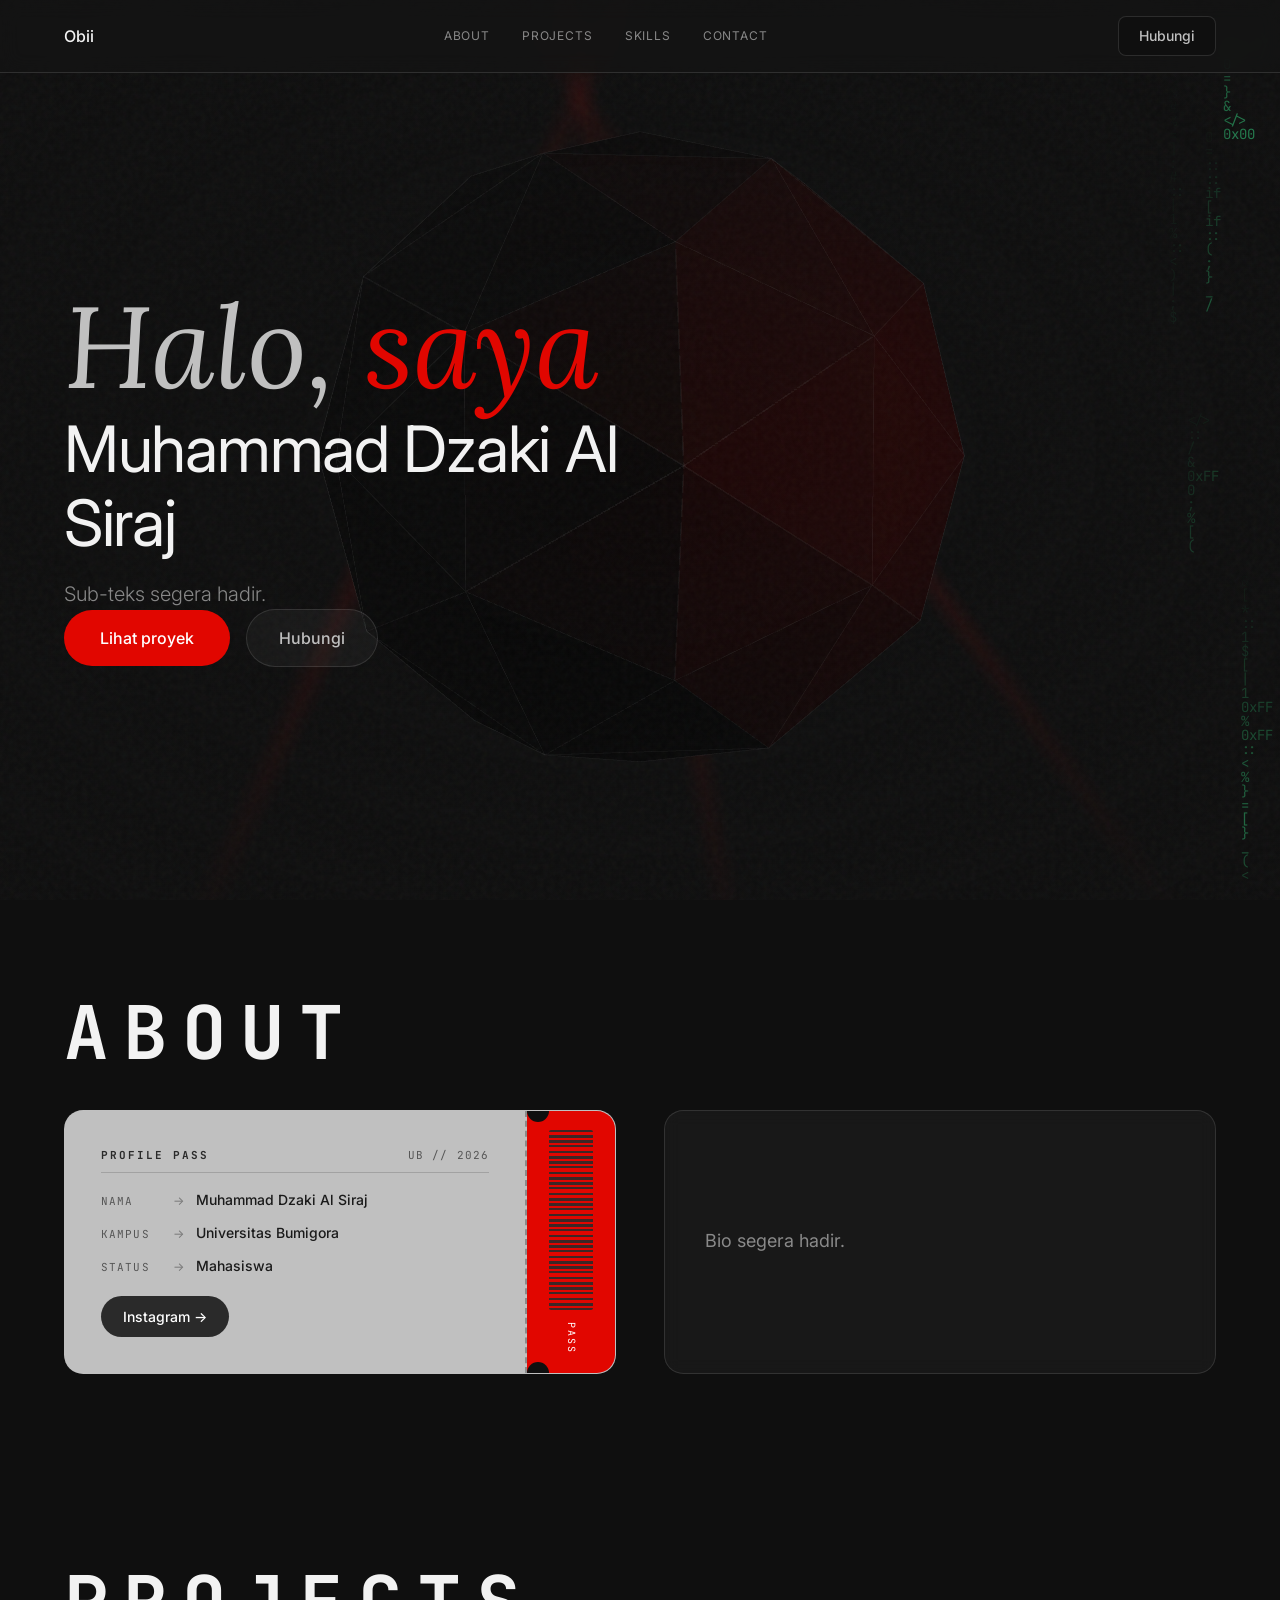
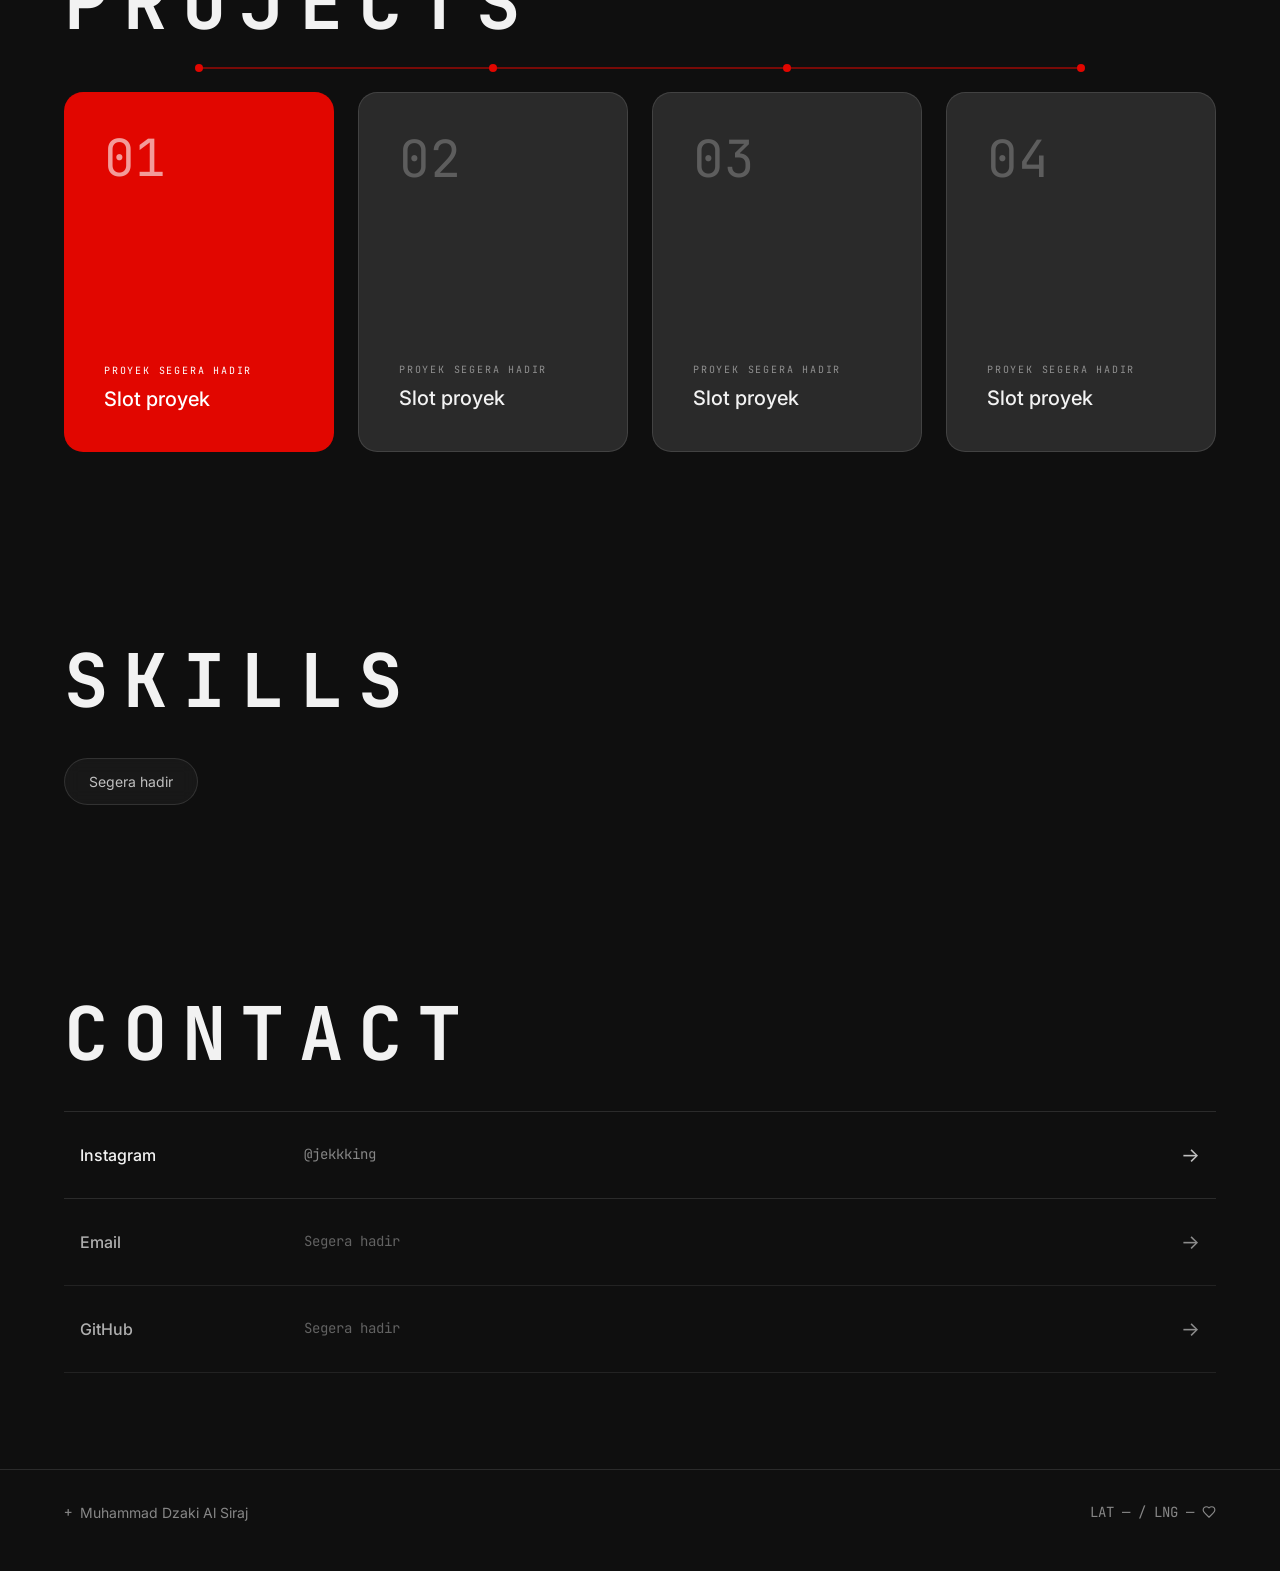
==== index.html @ 418eb69b "Update website profile pribadi" ====
<!DOCTYPE html>
<html lang="id">

<head>
  <meta charset="UTF-8">
  <meta name="viewport" content="width=device-width, initial-scale=1.0">
  <meta name="theme-color" content="#0F0F0F">
  <meta name="color-scheme" content="dark">
  <title>Muhammad Dzaki Al Siraj — Profil Pribadi</title>

  <!-- TODO: Sesuaikan deskripsi meta untuk SEO -->
  <meta name="description"
    content="Profil pribadi Muhammad Dzaki Al Siraj, mahasiswa Universitas Bumigora. Menampilkan portofolio, keahlian, dan kontak.">

  <!-- Open Graph Dasar -->
  <meta property="og:title" content="Muhammad Dzaki Al Siraj — Profil Pribadi">
  <meta property="og:description" content="Profil pribadi Muhammad Dzaki Al Siraj, mahasiswa Universitas Bumigora.">
  <meta property="og:type" content="website">
  <meta property="og:locale" content="id_ID">

  <!-- Favicon SVG Inline Berwarna Signal Red -->
  <link rel="icon" type="image/svg+xml"
    href="data:image/svg+xml,%3Csvg xmlns='http://www.w3.org/2000/svg' viewBox='0 0 32 32'%3E%3Ccircle cx='16' cy='16' r='14' fill='%23E10600'/%3E%3Cpath d='M10 22V10h5.5a4.5 4.5 0 0 1 0 9H13v3h-3zm3-6h2.2a1.8 1.8 0 1 0 0-3.6H13v3.6z' fill='%23FFFFFF'/%3E%3C/svg%3E">

  <!-- Google Fonts: Inter (300, 400, 500, 700), JetBrains Mono (400), Lora italic (400) -->
  <link rel="preconnect" href="https://fonts.googleapis.com">
  <link rel="preconnect" href="https://fonts.gstatic.com" crossorigin>
  <link
    href="https://fonts.googleapis.com/css2?family=Inter:wght@300;400;500;700&family=JetBrains+Mono:wght@400&family=Lora:ital,wght@1,400&display=swap"
    rel="stylesheet">

  <!-- Stylesheet: Token (:root) diikuti oleh Main Stylesheet -->
  <link rel="stylesheet" href="css/style.css">
  <link rel="stylesheet" href="css/main.css">

  <!-- Three.js r128 via vendor lokal (bebas tracking warning & offline-safe) -->
  <script src="js/vendor/three.min.js"></script>

  <!-- JavaScript Utama -->
  <script src="js/main.js" defer></script>
</head>

<body>
  <!-- Aksesibilitas: Tautan lewati ke konten utama -->
  <a href="#main-content" class="skip-link">Lewati ke konten</a>

  <!-- Layer 0 (z-index: 0): Canvas Scene 3D Global Three.js -->
  <canvas id="bg-3d" aria-hidden="true"></canvas>

  <!-- Fallback Statis 3D (z-index: 0) -->
  <div id="bg-3d-fallback" class="bg-3d-fallback" aria-hidden="true">
    <svg viewBox="0 0 400 400" fill="none" xmlns="http://www.w3.org/2000/svg" class="fallback-svg">
      <polygon points="200,80 300,160 260,290 140,290 100,160" fill="#1A1A1A" stroke="#C0C0C0" stroke-width="1.2"
        stroke-opacity="0.2" />
      <polygon points="200,80 260,290 200,210" fill="#141414" stroke="#C0C0C0" stroke-width="1" stroke-opacity="0.15" />
      <polygon points="200,80 140,290 200,210" fill="#202020" stroke="#C0C0C0" stroke-width="1" stroke-opacity="0.15" />
    </svg>
  </div>

  <!-- Layer 1 (z-index: 1): Overlay Vignette Global -->
  <div class="bg-vignette" aria-hidden="true"></div>

  <!-- Layer 2 (z-index: 2): Tekstur Grain Halus (feTurbulence SVG) -->
  <div class="bg-grain" aria-hidden="true"></div>

  <!-- Layer 3 (z-index: 3): Strip Kode Hijau (Code Rail) di Kanan Viewport -->
  <canvas id="code-rail" aria-hidden="true"></canvas>

  <!-- Navigasi Frosted (z-index: 50) -->
  <header class="site-header">
    <div class="container nav-wrapper">
      <!-- TODO: ganti wordmark jika mau -->
      <a href="#hero" class="brand-wordmark" aria-label="Beranda Muhammad Dzaki Al Siraj">Obii</a>

      <!-- Menu Navigasi Utama -->
      <nav id="nav-menu" class="nav-links" aria-label="Navigasi Utama">
        <a href="#about" class="nav-link">About</a>
        <a href="#projects" class="nav-link">Projects</a>
        <a href="#skills" class="nav-link">Skills</a>
        <a href="#contact" class="nav-link">Contact</a>
      </nav>

      <!-- Tombol Aksi Kanan & Hamburger Mobile -->
      <div style="display: flex; align-items: center; gap: var(--spacing-16);">
        <a href="#contact" class="btn-nav-contact">Hubungi</a>

        <button id="nav-toggle" class="nav-toggle-btn" aria-expanded="false" aria-controls="nav-menu"
          aria-label="Buka menu navigasi">
          <svg class="nav-toggle-icon" viewBox="0 0 24 24" aria-hidden="true">
            <line x1="3" y1="6" x2="21" y2="6"></line>
            <line x1="3" y1="12" x2="21" y2="12"></line>
            <line x1="3" y1="18" x2="21" y2="18"></line>
          </svg>
        </button>
      </div>
    </div>
  </header>

  <!-- Konten Utama Halaman (z-index: 1) -->
  <main id="main-content">
    <!-- ====================================================================
         SEKSI HERO (Transparan, Teks Rata Kiri ~55%, Latar 3D Terlihat Penuh)
         ==================================================================== -->
    <section id="hero" class="hero-section" aria-label="Pengenalan">
      <div class="container hero-container">
        <div class="hero-left">
          <p class="hero-intro">Halo, <span class="hero-word-saya">saya</span></p>
          <h1 class="hero-name">Muhammad Dzaki Al Siraj</h1>

          <!-- TODO: SUB-TEKS HERO -->
          <p class="hero-subtext">Sub-teks segera hadir.</p>

          <div class="hero-actions">
            <a href="#projects" class="btn-primary-signal">Lihat proyek</a>
            <a href="#contact" class="btn-ghost-pill">Hubungi</a>
          </div>
        </div>
      </div>
    </section>

    <!-- ====================================================================
         SEKSI ABOUT (Tiket Moonlit Silver & Panel Kaca Bio)
         ==================================================================== -->
    <section id="about" class="page-section" aria-labelledby="heading-about">
      <div class="container">
        <h2 id="heading-about" class="section-stamp">ABOUT</h2>

        <div class="about-grid">
          <!-- Kiri: Tiket Profile Pass Moonlit Silver -->
          <aside class="profile-pass-ticket" aria-label="Tiket Profile Pass">
            <div class="ticket-main">
              <div class="ticket-header">
                <span class="ticket-stamp">PROFILE PASS</span>
                <span class="ticket-label">UB // 2026</span>
              </div>

              <div class="ticket-data-list">
                <div class="ticket-row">
                  <span class="ticket-label">NAMA</span>
                  <span class="ticket-arrow" aria-hidden="true">→</span>
                  <span class="ticket-val">Muhammad Dzaki Al Siraj</span>
                </div>
                <div class="ticket-row">
                  <span class="ticket-label">KAMPUS</span>
                  <span class="ticket-arrow" aria-hidden="true">→</span>
                  <span class="ticket-val">Universitas Bumigora</span>
                </div>
                <div class="ticket-row">
                  <span class="ticket-label">STATUS</span>
                  <span class="ticket-arrow" aria-hidden="true">→</span>
                  <span class="ticket-val">Mahasiswa</span>
                </div>
              </div>

              <a href="https://instagram.com/jekkking" target="_blank" rel="noopener noreferrer"
                class="btn-ticket-ig">Instagram →</a>
            </div>

            <!-- Stub Kanan Berlatar Merah dengan Barcode Charcoal -->
            <div class="ticket-stub" aria-hidden="true">
              <div class="ticket-barcode-vertical"></div>
              <span class="ticket-stub-label">PASS</span>
            </div>
          </aside>

          <!-- Kanan: Bio dibungkus Panel Kaca (Glassmorphism Halus) -->
          <div class="about-bio-panel">
            <!-- ===== TODO: BIO — isi 2–3 kalimat tentang kamu di sini ===== -->
            <p class="bio-placeholder">Bio segera hadir.</p>
          </div>
        </div>
      </div>
    </section>

    <!-- ====================================================================
         SEKSI PROJECTS (Garis & Node pada Wrapper Statis, Hover pada Inner)
         ==================================================================== -->
    <section id="projects" class="page-section" aria-labelledby="heading-projects">
      <div class="container">
        <h2 id="heading-projects" class="section-stamp">PROJECTS</h2>

        <!-- ===== TODO: PROYEK — salin satu <article class="project-card"> untuk menambah proyek (nama, deskripsi singkat, teknologi, link) ===== -->
        <div class="projects-grid">
          <!-- Kartu 01: Kartu Merah Sinyal (Satu-satunya kartu berwarna merah) -->
          <article class="project-card">
            <div class="project-card__inner project-card--bloom">
              <div class="project-card-num" aria-hidden="true">01</div>
              <div class="project-card-bottom">
                <p class="project-card-label">PROYEK SEGERA HADIR</p>
                <h3 class="project-card-title">Slot proyek</h3>
              </div>
            </div>
          </article>

          <!-- Kartu 02: Panel Charcoal -->
          <article class="project-card">
            <div class="project-card__inner project-card--panel">
              <div class="project-card-num" aria-hidden="true">02</div>
              <div class="project-card-bottom">
                <p class="project-card-label">PROYEK SEGERA HADIR</p>
                <h3 class="project-card-title">Slot proyek</h3>
              </div>
            </div>
          </article>

          <!-- Kartu 03: Panel Charcoal -->
          <article class="project-card">
            <div class="project-card__inner project-card--panel">
              <div class="project-card-num" aria-hidden="true">03</div>
              <div class="project-card-bottom">
                <p class="project-card-label">PROYEK SEGERA HADIR</p>
                <h3 class="project-card-title">Slot proyek</h3>
              </div>
            </div>
          </article>

          <!-- Kartu 04: Panel Charcoal -->
          <article class="project-card">
            <div class="project-card__inner project-card--panel">
              <div class="project-card-num" aria-hidden="true">04</div>
              <div class="project-card-bottom">
                <p class="project-card-label">PROYEK SEGERA HADIR</p>
                <h3 class="project-card-title">Slot proyek</h3>
              </div>
            </div>
          </article>
        </div>
      </div>
    </section>

    <!-- ====================================================================
         SEKSI SKILLS
         ==================================================================== -->
    <section id="skills" class="page-section" aria-labelledby="heading-skills">
      <div class="container">
        <h2 id="heading-skills" class="section-stamp">SKILLS</h2>

        <!-- ===== TODO: SKILL — tambah <li class="pill">Nama Skill</li> ===== -->
        <ul class="skills-list">
          <li class="pill">Segera hadir</li>
        </ul>
      </div>
    </section>

    <!-- ====================================================================
         SEKSI CONTACT
         ==================================================================== -->
    <section id="contact" class="page-section" aria-labelledby="heading-contact">
      <div class="container">
        <h2 id="heading-contact" class="section-stamp">CONTACT</h2>

        <!-- ===== TODO: KONTAK LAIN — salin satu baris <li class="contact-row"> untuk menambah email, GitHub, LinkedIn, dll ===== -->
        <ul class="contact-list">
          <!-- Baris 1: Instagram (Aktif) -->
          <li class="contact-row">
            <a href="https://instagram.com/jekkking" target="_blank" rel="noopener noreferrer" class="contact-link"
              aria-label="Kunjungi profil Instagram Muhammad Dzaki Al Siraj di @jekkking">
              <span class="contact-platform">Instagram</span>
              <span class="contact-handle">@jekkking</span>
              <span class="contact-arrow" aria-hidden="true">→</span>
            </a>
          </li>

          <!-- Baris 2: Email (Placeholder) -->
          <!-- TODO: KONTAK LAIN — ganti dengan email kamu -->
          <li class="contact-row contact-row-placeholder">
            <a href="#contact" class="contact-link" aria-label="Kontak Email segera hadir">
              <span class="contact-platform">Email</span>
              <span class="contact-handle">Segera hadir</span>
              <span class="contact-arrow" aria-hidden="true">→</span>
            </a>
          </li>

          <!-- Baris 3: GitHub (Placeholder) -->
          <!-- TODO: KONTAK LAIN — ganti dengan akun GitHub kamu -->
          <li class="contact-row contact-row-placeholder">
            <a href="#contact" class="contact-link" aria-label="Akun GitHub segera hadir">
              <span class="contact-platform">GitHub</span>
              <span class="contact-handle">Segera hadir</span>
              <span class="contact-arrow" aria-hidden="true">→</span>
            </a>
          </li>
        </ul>
      </div>
    </section>
  </main>

  <!-- ====================================================================
       FOOTER KOORDINAT
       ==================================================================== -->
  <footer class="site-footer">
    <div class="container footer-content">
      <!-- Sisi Kiri: Ikon plus dan nama -->
      <div class="footer-left">
        <span class="footer-plus" aria-hidden="true">+</span>
        <span class="footer-name">Muhammad Dzaki Al Siraj</span>
      </div>

      <!-- Sisi Kanan: Koordinat statis dan ikon hati SVG -->
      <!-- ===== TODO: KOTA / KOORDINAT — isi nanti ===== -->
      <div class="footer-right">
        <span class="footer-location">LAT — / LNG —</span>
        <svg class="footer-heart" viewBox="0 0 24 24" aria-label="Dibuat dengan sepenuh hati" role="img"
          stroke-width="2" stroke-linecap="round" stroke-linejoin="round">
          <path
            d="M19 14c1.49-1.46 3-3.21 3-5.5A5.5 5.5 0 0 0 16.5 3c-1.76 0-3 .5-4.5 2-1.5-1.5-2.74-2-4.5-2A5.5 5.5 0 0 0 2 8.5c0 2.3 1.5 4.05 3 5.5l7 7Z">
          </path>
        </svg>
      </div>
    </div>
  </footer>
</body>

</html>
---- css/style.css ----
:root {
  /* Warna Token Baru */
  --color-canvas: #0F0F0F;             /* latar halaman (turunan, lebih gelap dari Charcoal) */
  --color-panel: #2A2A2A;              /* Charcoal Grey: kartu, panel */
  --color-text: #C0C0C0;               /* Moonlit Silver: teks utama */
  --color-text-strong: #F2F2F2;        /* judul besar dan nama */
  --color-text-muted: rgba(192, 192, 192, 0.68);
  --color-hairline: rgba(192, 192, 192, 0.16);
  --color-hairline-soft: rgba(192, 192, 192, 0.08);
  --color-glass: rgba(192, 192, 192, 0.05);
  --color-nav: rgba(20, 20, 20, 0.7);
  --color-signal: #E10600;             /* Signal Red: satu-satunya warna sinyal */
  --color-on-signal: #FFFFFF;          /* teks di atas isi merah (Silver di atas merah GAGAL kontras) */
  --color-code: #35D07F;               /* hijau terminal, HANYA untuk strip kode kanan */

  /* Font */
  --font-sans: 'Inter', ui-sans-serif, system-ui, -apple-system, 'Segoe UI', Roboto, sans-serif;
  --font-mono: 'JetBrains Mono', ui-monospace, SFMono-Regular, Menlo, Consolas, monospace;
  --font-display: 'Lora', Georgia, 'Times New Roman', serif; /* hanya italic, hanya >= 32px */

  /* Skala tipografi */
  --text-caption: 10px;   --tracking-caption: 0.18em;
  --text-body-sm: 14px;
  --text-body: 16px;
  --text-subheading: 20px;
  --text-heading-sm: clamp(24px, 3vw, 32px);
  --text-heading: clamp(32px, 5vw, 48px);
  --text-heading-lg: clamp(40px, 6vw, 64px);   --tracking-heading-lg: -0.01em;
  --text-section-stamp: clamp(32px, 8vw, 74px); --tracking-section-stamp: 0.2em;
  --text-display: clamp(56px, 10vw, 88px);      --tracking-display: -0.03em;
  --text-hero-italic: clamp(64px, 9vw, 128px);

  /* Spacing (basis 4px) */
  --spacing-4: 4px;  --spacing-8: 8px;   --spacing-12: 12px; --spacing-16: 16px;
  --spacing-20: 20px; --spacing-24: 24px; --spacing-32: 32px; --spacing-40: 40px;
  --spacing-48: 48px; --spacing-64: 64px; --spacing-80: 80px; --spacing-96: 96px;

  /* Layout */
  --page-max-width: 1200px;
  --section-gap: clamp(64px, 8vw, 96px); /* Satu sumber jarak antar seksi */
  --card-padding: clamp(24px, 4vw, 40px);
  --element-gap: 16px;

  /* Radius */
  --radius-card: 19.2px;
  --radius-pill: 1584px;
  --radius-button: 8px;
  --radius-control: 6px;
}
---- css/main.css ----
/* ==========================================================================
   MAIN.CSS — Gaya Dasar, Reset, Komponen, & Responsif
   Website Profil Pribadi Muhammad Dzaki Al Siraj
   Gaya Visual: Midnight Terminal (Charcoal, Moonlit Silver, Signal Red)
   Revisi: Latar 3D Global & Perbaikan Projects
   ========================================================================== */

/* --------------------------------------------------------------------------
   1. Reset & Pengaturan Global
   -------------------------------------------------------------------------- */
*,
*::before,
*::after {
  box-sizing: border-box;
  margin: 0;
  padding: 0;
}

html {
  scroll-behavior: smooth;
  font-size: 16px;
  background-color: var(--color-canvas);
  color: var(--color-text);
  color-scheme: dark;
  -webkit-text-size-adjust: 100%;
}

@media (prefers-reduced-motion: reduce) {
  html {
    scroll-behavior: auto;
  }
}

body {
  font-family: var(--font-sans);
  background: transparent;
  color: var(--color-text);
  line-height: 1.5;
  min-height: 100vh;
}

/* ==========================================================================
   2. LAYER LATAR BELAKANG GLOBAL (Z-INDEX POSITIF DARI BAWAH KE ATAS)
   ========================================================================== */

/* Layer 0: Canvas Scene 3D Global Three.js (Fixed di pusat layar) */
#bg-3d {
  position: fixed;
  inset: 0;
  width: 100%;
  height: 100%;
  pointer-events: none;
  z-index: 0;
  display: block;
}

/* Fallback SVG untuk lingkungan tanpa WebGL / reduced-motion */
.bg-3d-fallback {
  position: fixed;
  inset: 0;
  width: 100%;
  height: 100%;
  pointer-events: none;
  z-index: 0;
  display: none;
  align-items: center;
  justify-content: center;
  background: radial-gradient(circle at center, rgba(225, 6, 0, 0.20) 0%, rgba(15, 15, 15, 0.95) 60%);
}

.fallback-svg {
  width: min(70vh, 60vw);
  height: min(70vh, 60vw);
  max-width: 480px;
  max-height: 480px;
  opacity: 0.45;
}

/* Layer 1: Overlay Vignette Global (Mencegah objek mengganggu keterbacaan teks) */
.bg-vignette {
  position: fixed;
  inset: 0;
  width: 100%;
  height: 100%;
  pointer-events: none;
  z-index: 1;
  background: radial-gradient(ellipse at center,
      rgba(15, 15, 15, 0.35) 0%,
      rgba(15, 15, 15, 0.85) 100%);
}

/* Layer 2: Tekstur Grain Halus Seluruh Layar (feTurbulence SVG) */
.bg-grain {
  position: fixed;
  inset: 0;
  width: 100%;
  height: 100%;
  pointer-events: none;
  z-index: 2;
  opacity: 0.04;
  background-image: url("data:image/svg+xml,%3Csvg viewBox='0 0 200 200' xmlns='http://www.w3.org/2000/svg'%3E%3Cfilter id='noiseFilter'%3E%3CfeTurbulence type='fractalNoise' baseFrequency='0.8' numOctaves='3' stitchTiles='stitch'/%3E%3C/filter%3E%3Crect width='100%25' height='100%25' filter='url(%23noiseFilter)'/%3E%3C/svg%3E");
}

/* Layer 3: Strip Kode Hijau (Code Rail) di Kanan Viewport */
#code-rail {
  position: fixed;
  top: 0;
  right: 0;
  height: 100vh;
  width: clamp(64px, 9vw, 140px);
  pointer-events: none;
  z-index: 3;
  mask-image: linear-gradient(to right, transparent 0%, black 60%);
  -webkit-mask-image: linear-gradient(to right, transparent 0%, black 60%);
}

@media (max-width: 599px) {
  #code-rail {
    display: none;
  }
}

/* Konten Halaman Utama (z-index: 10 di atas seluruh layer latar) */
main,
.site-footer {
  position: relative;
  z-index: 10;
  background: transparent;
}

/* Aksesibilitas: Indikator fokus terlihat jelas */
:focus-visible {
  outline: 2px solid var(--color-text);
  outline-offset: 3px;
}

/* Skip link untuk navigasi keyboard */
.skip-link {
  position: absolute;
  top: -100px;
  left: var(--spacing-16);
  background: var(--color-panel);
  color: var(--color-text-strong);
  padding: var(--spacing-12) var(--spacing-20);
  border: 1px solid var(--color-text);
  border-radius: var(--radius-button);
  z-index: 9999;
  font-family: var(--font-sans);
  font-size: var(--text-body-sm);
  text-decoration: none;
  transition: top 0.2s ease;
}

.skip-link:focus {
  top: var(--spacing-16);
}

/* Wadah tata letak */
.container {
  width: 100%;
  max-width: var(--page-max-width);
  margin-left: auto;
  margin-right: auto;
  padding-left: var(--spacing-24);
  padding-right: var(--spacing-24);
}

/* Jarak antar seksi halaman — SATU sumber jarak terstandar */
.page-section {
  padding-block: clamp(64px, 8vw, 96px);
  padding-inline: 0;
  margin: 0;
  background: transparent;
  scroll-margin-top: 88px;
}

/* Heading bagian tipe stamp (JetBrains Mono, huruf kapital, tracking 0.2em) */
.section-stamp {
  font-family: var(--font-mono);
  font-size: var(--text-section-stamp);
  letter-spacing: var(--tracking-section-stamp);
  text-transform: uppercase;
  color: var(--color-text-strong);
  line-height: 1.0;
  margin-bottom: var(--spacing-40);
  word-break: keep-all;
  overflow-wrap: break-word;
}

/* --------------------------------------------------------------------------
   3. Navigasi Frosted (z-index: 50)
   -------------------------------------------------------------------------- */
.site-header {
  position: fixed;
  top: 0;
  left: 0;
  width: 100%;
  z-index: 50;
  background-color: var(--color-nav);
  backdrop-filter: blur(10px);
  -webkit-backdrop-filter: blur(10px);
  border-bottom: 1px solid var(--color-hairline);
  transition: background-color 0.2s ease;
}

.nav-wrapper {
  display: flex;
  align-items: center;
  justify-content: space-between;
  height: 72px;
}

/* Wordmark identitas */
.brand-wordmark {
  font-family: var(--font-sans);
  font-weight: 500;
  font-size: var(--text-body);
  color: var(--color-text-strong);
  text-decoration: none;
  letter-spacing: -0.01em;
  transition: opacity 0.2s ease;
}

.brand-wordmark:hover {
  opacity: 0.85;
}

/* Daftar tautan navigasi desktop */
.nav-links {
  display: flex;
  align-items: center;
  gap: var(--spacing-32);
  list-style: none;
}

.nav-link {
  font-family: var(--font-sans);
  font-size: 12px;
  text-transform: uppercase;
  letter-spacing: 0.07em;
  color: var(--color-text-muted);
  text-decoration: none;
  padding: var(--spacing-8) 0;
  position: relative;
  transition: color 0.2s ease;
}

.nav-link:hover {
  color: var(--color-text-strong);
}

/* Tanda tautan aktif (Indikator warna sinyal merah) */
.nav-link.active {
  color: var(--color-text-strong);
}

.nav-link.active::after {
  content: "";
  position: absolute;
  bottom: 0;
  left: 0;
  width: 100%;
  height: 2px;
  background-color: var(--color-signal);
}

/* Tombol Hubungi di navigasi */
.btn-nav-contact {
  display: inline-flex;
  align-items: center;
  justify-content: center;
  background-color: var(--color-canvas);
  border: 1px solid var(--color-hairline);
  border-radius: var(--radius-button);
  padding: 12px 20px;
  color: var(--color-text);
  font-family: var(--font-sans);
  font-size: var(--text-body-sm);
  font-weight: 500;
  text-decoration: none;
  line-height: 1;
  transition: background-color 0.2s ease, border-color 0.2s ease, color 0.2s ease;
}

.btn-nav-contact:hover {
  background-color: var(--color-panel);
  border-color: var(--color-text);
  color: var(--color-text-strong);
}

/* Tombol hamburger untuk mobile */
.nav-toggle-btn {
  display: none;
  background: transparent;
  border: 1px solid var(--color-hairline);
  border-radius: var(--radius-control);
  color: var(--color-text);
  padding: 8px 12px;
  cursor: pointer;
  align-items: center;
  justify-content: center;
  transition: border-color 0.2s ease;
}

.nav-toggle-btn:hover {
  border-color: var(--color-text);
}

.nav-toggle-icon {
  width: 20px;
  height: 20px;
  stroke: var(--color-text);
  fill: none;
  stroke-width: 2;
  stroke-linecap: round;
}

/* --------------------------------------------------------------------------
   4. Seksi Hero (Transparan, Teks Rata Kiri ~55%, Latar 3D Tampak Penuh)
   -------------------------------------------------------------------------- */
.hero-section {
  min-height: 100vh;
  min-height: 100dvh;
  display: flex;
  align-items: center;
  background: transparent;
  padding-top: calc(72px + var(--spacing-32));
  padding-bottom: var(--spacing-48);
}

.hero-container {
  width: 100%;
}

.hero-left {
  max-width: 55%;
  display: flex;
  flex-direction: column;
  align-items: flex-start;
  text-align: left;
}

.hero-intro {
  font-family: var(--font-display);
  font-style: italic;
  font-size: var(--text-hero-italic);
  line-height: 1.0;
  color: var(--color-text);
  margin-bottom: var(--spacing-8);
}

/* Kata "saya" berwarna merah (ukuran display >= 24px) */
.hero-word-saya {
  color: var(--color-signal);
}

.hero-name {
  font-family: var(--font-sans);
  font-weight: 400;
  font-size: var(--text-heading-lg);
  letter-spacing: -0.02em;
  line-height: 1.15;
  color: var(--color-text-strong);
  margin-bottom: var(--spacing-20);
  word-break: normal;
}

.hero-subtext {
  font-family: var(--font-sans);
  font-size: var(--text-subheading);
  font-weight: 300;
  line-height: 1.5;
  color: var(--color-text-muted);
  margin-bottom: var(--spacing-36);
  max-width: 580px;
}

/* Tombol Aksi Hero (Primary Merah + Ghost Silver) */
.hero-actions {
  display: flex;
  align-items: center;
  flex-wrap: wrap;
  gap: var(--spacing-16);
}

.btn-primary-signal {
  display: inline-flex;
  align-items: center;
  justify-content: center;
  background-color: var(--color-signal);
  color: var(--color-on-signal);
  border-radius: var(--radius-pill);
  font-family: var(--font-sans);
  font-weight: 500;
  font-size: var(--text-body);
  padding: 16px 36px;
  text-decoration: none;
  border: none;
  cursor: pointer;
  transition: opacity 0.25s ease, transform 0.25s ease;
}

.btn-primary-signal:hover {
  opacity: 0.92;
  transform: translateY(-2px);
}

.btn-ghost-pill {
  background-color: var(--color-glass);
  border: 1px solid var(--color-hairline);
  border-radius: var(--radius-pill);
  padding: 16px 32px;
  color: var(--color-text);
  font-family: var(--font-sans);
  font-size: var(--text-body);
  font-weight: 500;
  text-decoration: none;
  display: inline-flex;
  align-items: center;
  justify-content: center;
  transition: background-color 0.25s ease, border-color 0.25s ease, color 0.25s ease, transform 0.25s ease;
}

.btn-ghost-pill:hover {
  background-color: rgba(192, 192, 192, 0.12);
  border-color: var(--color-text);
  color: var(--color-text-strong);
  transform: translateY(-2px);
}

/* --------------------------------------------------------------------------
   5. Seksi ABOUT (Tiket Moonlit Silver & Panel Kaca Bio)
   -------------------------------------------------------------------------- */
.about-grid {
  display: grid;
  grid-template-columns: 1fr 1fr;
  gap: var(--spacing-48);
  align-items: stretch;
}

/* Kartu Profile Pass sebagai Tiket Moonlit Silver */
.profile-pass-ticket {
  display: flex;
  background-color: #C0C0C0;
  color: #2A2A2A;
  border-radius: var(--radius-card);
  position: relative;
  overflow: hidden;
  border: 1px solid rgba(192, 192, 192, 0.3);
}

/* Notches perforasi atas dan bawah pada garis pemisah tiket */
.profile-pass-ticket::before,
.profile-pass-ticket::after {
  content: "";
  position: absolute;
  width: 22px;
  height: 22px;
  background-color: var(--color-canvas);
  border-radius: 50%;
  z-index: 5;
  right: 77px;
  transform: translateX(50%);
}

.profile-pass-ticket::before {
  top: -11px;
}

.profile-pass-ticket::after {
  bottom: -11px;
}

/* Tubuh utama tiket */
.ticket-main {
  flex: 1;
  padding: clamp(24px, 3.5vw, 36px);
  display: flex;
  flex-direction: column;
  gap: var(--spacing-16);
  border-right: 2px dashed rgba(42, 42, 42, 0.35);
  position: relative;
}

.ticket-header {
  display: flex;
  align-items: center;
  justify-content: space-between;
  border-bottom: 1px solid rgba(42, 42, 42, 0.2);
  padding-bottom: var(--spacing-8);
}

.ticket-stamp {
  font-family: var(--font-mono);
  font-size: 11px;
  letter-spacing: 0.18em;
  text-transform: uppercase;
  color: #2A2A2A;
  font-weight: 700;
}

.ticket-data-list {
  display: flex;
  flex-direction: column;
  gap: var(--spacing-12);
}

.ticket-row {
  display: flex;
  align-items: baseline;
  gap: var(--spacing-12);
  font-family: var(--font-sans);
  font-size: var(--text-body-sm);
}

.ticket-label {
  font-family: var(--font-mono);
  font-size: 11px;
  letter-spacing: 0.1em;
  color: #555555;
  min-width: 60px;
}

.ticket-arrow {
  color: #777777;
  font-size: 12px;
}

.ticket-val {
  color: #1A1A1A;
  font-weight: 500;
}

.btn-ticket-ig {
  display: inline-flex;
  align-items: center;
  justify-content: center;
  background-color: #2A2A2A;
  color: #FFFFFF;
  border-radius: var(--radius-pill);
  padding: 10px 22px;
  font-family: var(--font-sans);
  font-size: var(--text-body-sm);
  font-weight: 500;
  text-decoration: none;
  width: fit-content;
  margin-top: var(--spacing-4);
  transition: background-color 0.2s ease, transform 0.2s ease;
}

.btn-ticket-ig:hover {
  background-color: #0F0F0F;
  transform: translateY(-1px);
}

/* Stub kanan tiket (Merah Sinyal dengan Barcode Charcoal) */
.ticket-stub {
  width: 88px;
  background-color: var(--color-signal);
  display: flex;
  flex-direction: column;
  align-items: center;
  justify-content: center;
  gap: var(--spacing-12);
  padding: var(--spacing-16) var(--spacing-8);
  position: relative;
}

.ticket-barcode-vertical {
  width: 44px;
  height: 180px;
  background: repeating-linear-gradient(180deg,
      #2A2A2A 0px,
      #2A2A2A 2px,
      transparent 2px,
      transparent 5px,
      #2A2A2A 5px,
      #2A2A2A 8px,
      transparent 8px,
      transparent 10px,
      #2A2A2A 10px,
      #2A2A2A 13px,
      transparent 13px,
      transparent 15px,
      #2A2A2A 15px,
      #2A2A2A 17px,
      transparent 17px,
      transparent 21px);
  border-radius: 2px;
  opacity: 0.9;
}

.ticket-stub-label {
  font-family: var(--font-mono);
  font-size: 10px;
  letter-spacing: 0.2em;
  text-transform: uppercase;
  color: #FFFFFF;
  writing-mode: vertical-rl;
  text-orientation: mixed;
}

/* Panel Kaca Bio: Blok teks panjang duduk di atas panel kaca */
.about-bio-panel {
  background: var(--color-glass);
  border: 1px solid var(--color-hairline);
  backdrop-filter: blur(8px);
  -webkit-backdrop-filter: blur(8px);
  border-radius: var(--radius-card);
  padding: var(--card-padding);
  text-align: left;
  display: flex;
  align-items: center;
}

.bio-placeholder {
  font-family: var(--font-sans);
  font-size: 18px;
  line-height: 1.6;
  color: var(--color-text-muted);
}

/* --------------------------------------------------------------------------
   6. Seksi PROJECTS (Perbaikan Garis Rute Statis vs Inner Hover)
   -------------------------------------------------------------------------- */
.projects-grid {
  display: grid;
  grid-template-columns: repeat(4, 1fr);
  gap: var(--spacing-24);
  margin-top: 52px;
  align-items: stretch;
}

/* WRAPPER KARTU: Statis, menahan titik dan garis rute agar TIDAK bergeser saat hover */
.project-card {
  position: relative;
  display: flex;
  flex-direction: column;
  height: 100%;
}

/* Titik bulat (node) rute penerbangan: tepat di tengah horizontal, 24px di atas kartu */
.project-card::before {
  content: "";
  position: absolute;
  top: -24px;
  left: 50%;
  width: 8px;
  height: 8px;
  border-radius: 50%;
  background-color: var(--color-signal);
  transform: translate(-50%, -50%);
  z-index: 2;
  pointer-events: none;
}

/* Garis rute merah 1px menyambung dari node kartu ini ke node kartu berikutnya */
.project-card:not(:last-child)::after {
  content: "";
  position: absolute;
  top: -24px;
  left: 50%;
  width: calc(100% + var(--spacing-24));
  height: 1px;
  background-color: var(--color-signal);
  transform: translateY(-50%);
  z-index: 1;
  pointer-events: none;
}

/* ELEMEN DALAM KARTU: Menerima efek hover, tilt, dan border */
.project-card__inner {
  flex: 1;
  border-radius: var(--radius-card);
  padding: var(--card-padding);
  position: relative;
  min-height: 360px;
  display: flex;
  flex-direction: column;
  justify-content: space-between;
  text-align: left;
  transition: transform 250ms cubic-bezier(0.16, 1, 0.3, 1), border-color 250ms ease;
  will-change: transform;
}

/* Angka besar di ATAS kartu (tidak menimpa teks) */
.project-card-num {
  font-family: var(--font-mono);
  font-size: clamp(40px, 4vw, 56px);
  font-weight: 400;
  line-height: 1.0;
  margin-bottom: auto;
}

/* Bagian teks di BAWAH kartu */
.project-card-bottom {
  margin-top: auto;
  display: flex;
  flex-direction: column;
  gap: var(--spacing-8);
}

.project-card-label {
  font-family: var(--font-mono);
  font-size: var(--text-caption);
  letter-spacing: var(--tracking-caption);
  text-transform: uppercase;
}

.project-card-title {
  font-family: var(--font-sans);
  font-size: var(--text-subheading);
  font-weight: 500;
  line-height: 1.3;
}

/* Kartu 01: Berisi Merah Sinyal (Teks Putih) */
.project-card--bloom {
  background-color: var(--color-signal);
  color: var(--color-on-signal);
  border: none;
}

.project-card--bloom .project-card-num {
  color: var(--color-on-signal);
  opacity: 0.6;
}

.project-card--bloom .project-card-label,
.project-card--bloom .project-card-title {
  color: var(--color-on-signal);
}

/* Kartu 02, 03, 04: Berisi Panel Charcoal + Hairline */
.project-card--panel {
  background-color: var(--color-panel);
  border: 1px solid var(--color-hairline);
  color: var(--color-text);
}

.project-card--panel .project-card-num {
  color: var(--color-text-muted);
  opacity: 0.5;
}

.project-card--panel .project-card-label {
  color: var(--color-text-muted);
}

.project-card--panel .project-card-title {
  color: var(--color-text-strong);
}

/* Efek Hover: HANYA mengangkat elemen dalam kartu, garis rute tetap diam */
.project-card:hover .project-card__inner {
  transform: translateY(-4px);
}

.project-card:hover .project-card--panel {
  border-color: rgba(192, 192, 192, 0.4);
}

/* --------------------------------------------------------------------------
   7. Seksi SKILLS
   -------------------------------------------------------------------------- */
.skills-list {
  display: flex;
  flex-wrap: wrap;
  gap: var(--spacing-12);
  list-style: none;
  padding: 0;
}

.skills-list .pill {
  display: inline-flex;
  align-items: center;
  padding: 12px 24px;
  border-radius: var(--radius-pill);
  border: 1px solid var(--color-hairline);
  background-color: var(--color-glass);
  backdrop-filter: blur(8px);
  -webkit-backdrop-filter: blur(8px);
  color: var(--color-text);
  font-family: var(--font-sans);
  font-size: var(--text-body-sm);
  font-weight: 400;
  transition: border-color 0.25s ease, background-color 0.25s ease, color 0.25s ease;
}

.skills-list .pill:hover {
  border-color: var(--color-text);
  background-color: rgba(192, 192, 192, 0.1);
  color: var(--color-text-strong);
}

/* --------------------------------------------------------------------------
   8. Seksi CONTACT
   -------------------------------------------------------------------------- */
.contact-list {
  list-style: none;
  padding: 0;
  margin: 0;
  border-top: 1px solid var(--color-hairline);
}

.contact-row {
  border-bottom: 1px solid var(--color-hairline);
  position: relative;
}

.contact-link {
  display: grid;
  grid-template-columns: 200px 1fr auto;
  align-items: center;
  gap: var(--spacing-24);
  padding: 28px var(--spacing-16);
  text-decoration: none;
  color: var(--color-text);
  position: relative;
  transition: background-color 200ms ease, padding-left 200ms ease;
}

/* Bar merah 3px muncul di kiri saat hover dan fokus keyboard */
.contact-link::before {
  content: "";
  position: absolute;
  top: 0;
  left: 0;
  bottom: 0;
  width: 3px;
  background-color: var(--color-signal);
  opacity: 0;
  transition: opacity 200ms ease;
}

.contact-link:hover,
.contact-link:focus-visible {
  background-color: var(--color-panel);
  padding-left: var(--spacing-24);
}

.contact-link:hover::before,
.contact-link:focus-visible::before {
  opacity: 1;
}

.contact-platform {
  font-family: var(--font-sans);
  font-size: var(--text-body);
  font-weight: 500;
  color: var(--color-text-strong);
}

.contact-handle {
  font-family: var(--font-mono);
  font-size: var(--text-body-sm);
  color: var(--color-text-muted);
}

.contact-arrow {
  font-family: var(--font-sans);
  font-size: 20px;
  color: var(--color-text);
  transition: transform 200ms ease;
}

.contact-link:hover .contact-arrow,
.contact-link:focus-visible .contact-arrow {
  transform: translateX(6px);
}

/* Baris placeholder kontak redup */
.contact-row-placeholder {
  opacity: 0.7;
}

/* --------------------------------------------------------------------------
   9. Footer Koordinat
   -------------------------------------------------------------------------- */
.site-footer {
  background: transparent;
  border-top: 1px solid var(--color-hairline);
  padding-top: var(--spacing-32);
  padding-bottom: var(--spacing-48);
}

.footer-content {
  display: flex;
  align-items: center;
  justify-content: space-between;
  gap: var(--spacing-16);
  flex-wrap: wrap;
}

.footer-left {
  display: flex;
  align-items: center;
  gap: var(--spacing-8);
  font-family: var(--font-sans);
  font-size: var(--text-body-sm);
  color: var(--color-text-muted);
}

.footer-plus {
  font-family: var(--font-mono);
  font-size: 14px;
  color: var(--color-text-muted);
}

.footer-right {
  display: flex;
  align-items: center;
  gap: var(--spacing-8);
  font-family: var(--font-mono);
  font-size: var(--text-body-sm);
  color: var(--color-text-muted);
}

.footer-heart {
  width: 14px;
  height: 14px;
  stroke: var(--color-text-muted);
  fill: none;
}

/* --------------------------------------------------------------------------
   10. Animasi Muncul Halus (Fade + Translate Y)
   -------------------------------------------------------------------------- */
.reveal-init {
  opacity: 0;
  transform: translateY(24px);
  transition: opacity 0.7s cubic-bezier(0.16, 1, 0.3, 1), transform 0.7s cubic-bezier(0.16, 1, 0.3, 1);
}

.reveal-active {
  opacity: 1;
  transform: translateY(0);
}

@media (prefers-reduced-motion: reduce) {

  *,
  *::before,
  *::after {
    animation-duration: 0.01ms !important;
    animation-iteration-count: 1 !important;
    transition-duration: 0.01ms !important;
  }

  .reveal-init {
    opacity: 1 !important;
    transform: none !important;
    transition: none !important;
  }
}

/* --------------------------------------------------------------------------
   11. Responsif & Media Queries
   -------------------------------------------------------------------------- */

/* Tablet & Desktop Kecil (< 1024px) */
@media (max-width: 1023px) {
  .projects-grid {
    grid-template-columns: repeat(2, 1fr);
    margin-top: 0;
  }

  /* Garis rute penerbangan disembunyikan di bawah 1024px */
  .project-card::before,
  .project-card::after {
    display: none;
  }
}

/* Layar Menengah & Hero Stack (< 900px) */
@media (max-width: 899px) {
  .hero-left {
    max-width: 100%;
  }

  .about-grid {
    grid-template-columns: 1fr;
    gap: var(--spacing-40);
  }
}

/* Mobile & Navigasi Hamburger (< 768px) */
@media (max-width: 767px) {
  .nav-toggle-btn {
    display: inline-flex;
  }

  .nav-links {
    display: none;
    position: absolute;
    top: 72px;
    left: 0;
    width: 100%;
    background-color: var(--color-nav);
    backdrop-filter: blur(12px);
    -webkit-backdrop-filter: blur(12px);
    border-bottom: 1px solid var(--color-hairline);
    flex-direction: column;
    padding: var(--spacing-24);
    gap: var(--spacing-16);
    align-items: flex-start;
  }

  .nav-links.is-open {
    display: flex;
  }

  .nav-link {
    font-size: 14px;
    width: 100%;
  }

  .contact-link {
    grid-template-columns: 120px 1fr auto;
    gap: var(--spacing-12);
    padding: 24px var(--spacing-12);
  }
}

/* Mobile Kecil (< 600px) */
@media (max-width: 599px) {
  .projects-grid {
    grid-template-columns: 1fr;
  }

  .contact-link {
    grid-template-columns: 1fr auto;
  }

  .contact-handle {
    display: none;
  }

  .footer-content {
    flex-direction: column;
    align-items: flex-start;
    gap: var(--spacing-12);
  }

  .profile-pass-ticket::before,
  .profile-pass-ticket::after {
    right: 71px;
  }

  .ticket-stub {
    width: 80px;
  }
}

/* Mobile Ekstra Kecil (375px & sekitarnya) */
@media (max-width: 400px) {
  .container {
    padding-left: var(--spacing-16);
    padding-right: var(--spacing-16);
  }

  .ticket-main {
    padding: var(--spacing-20);
  }

  .btn-nav-contact {
    padding: 10px 16px;
    font-size: 13px;
  }

  .hero-actions {
    flex-direction: column;
    width: 100%;
  }

  .btn-primary-signal,
  .btn-ghost-pill {
    width: 100%;
    text-align: center;
  }
}
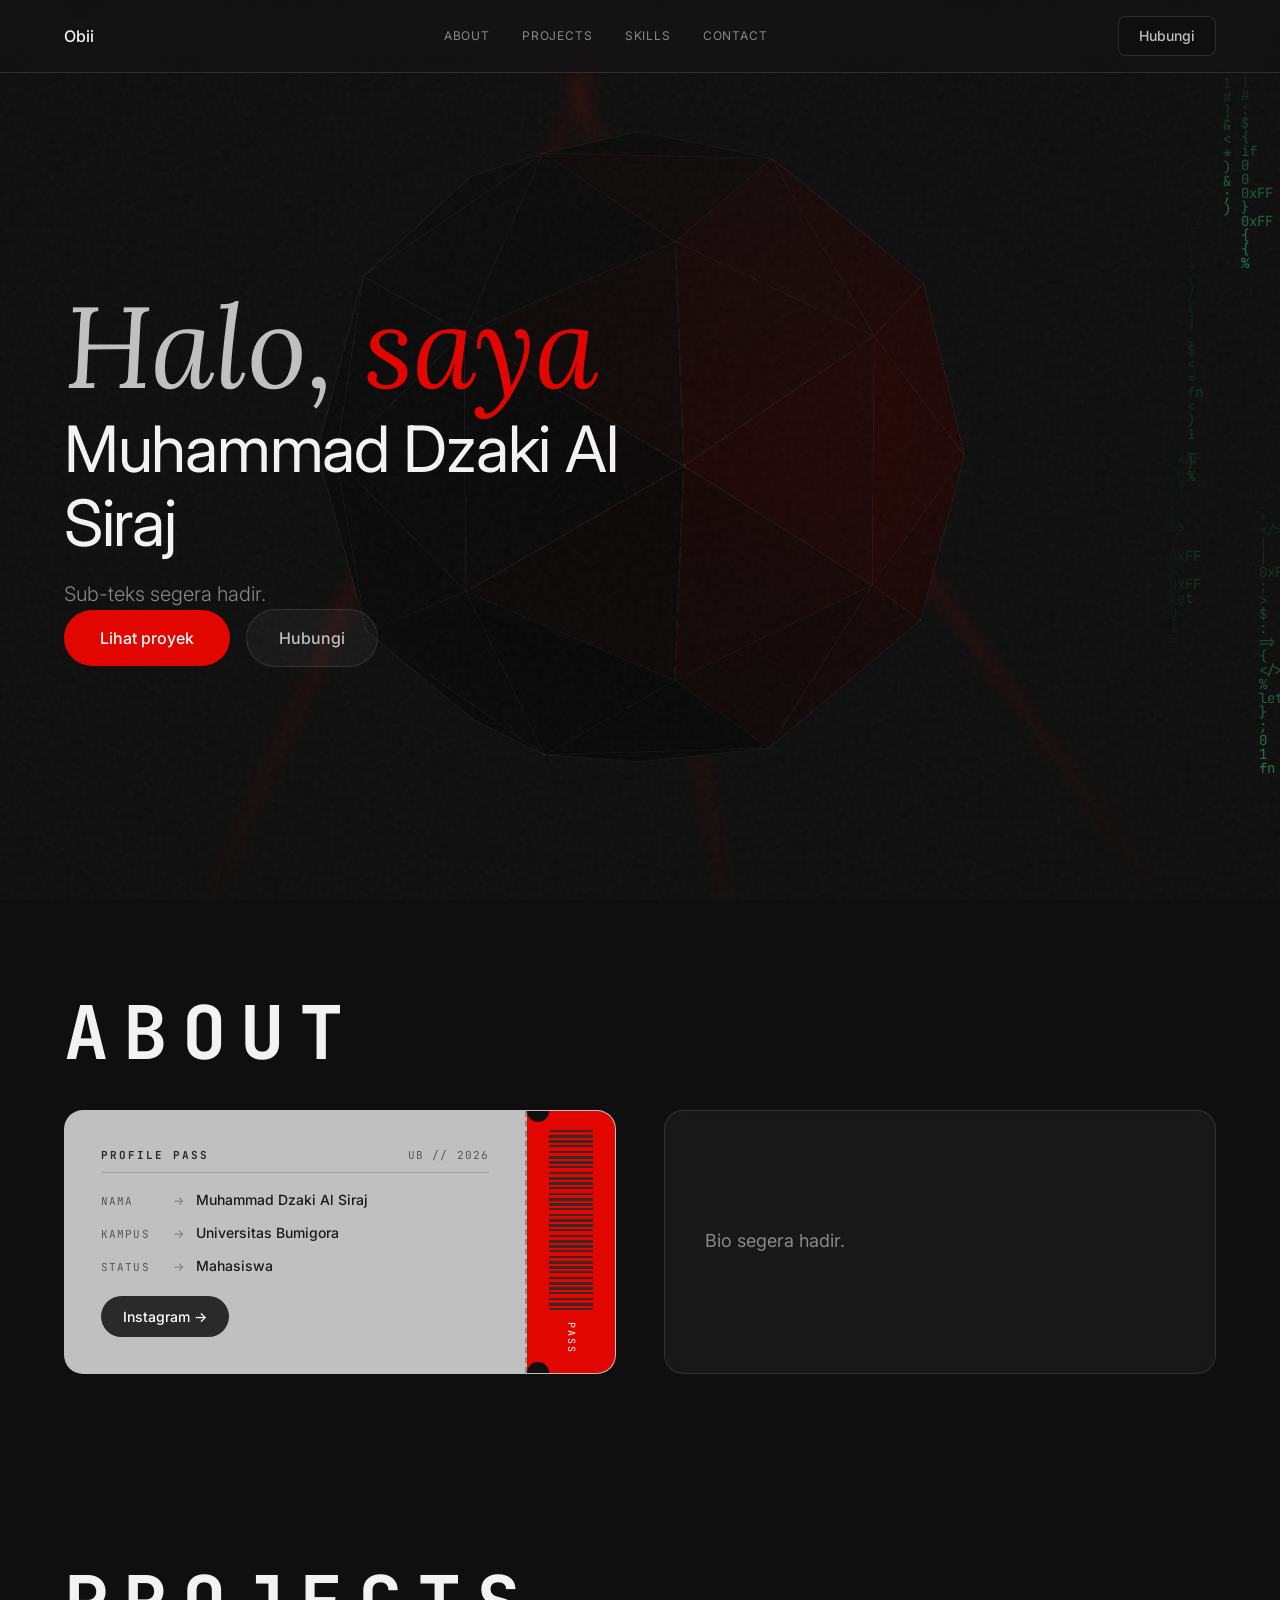
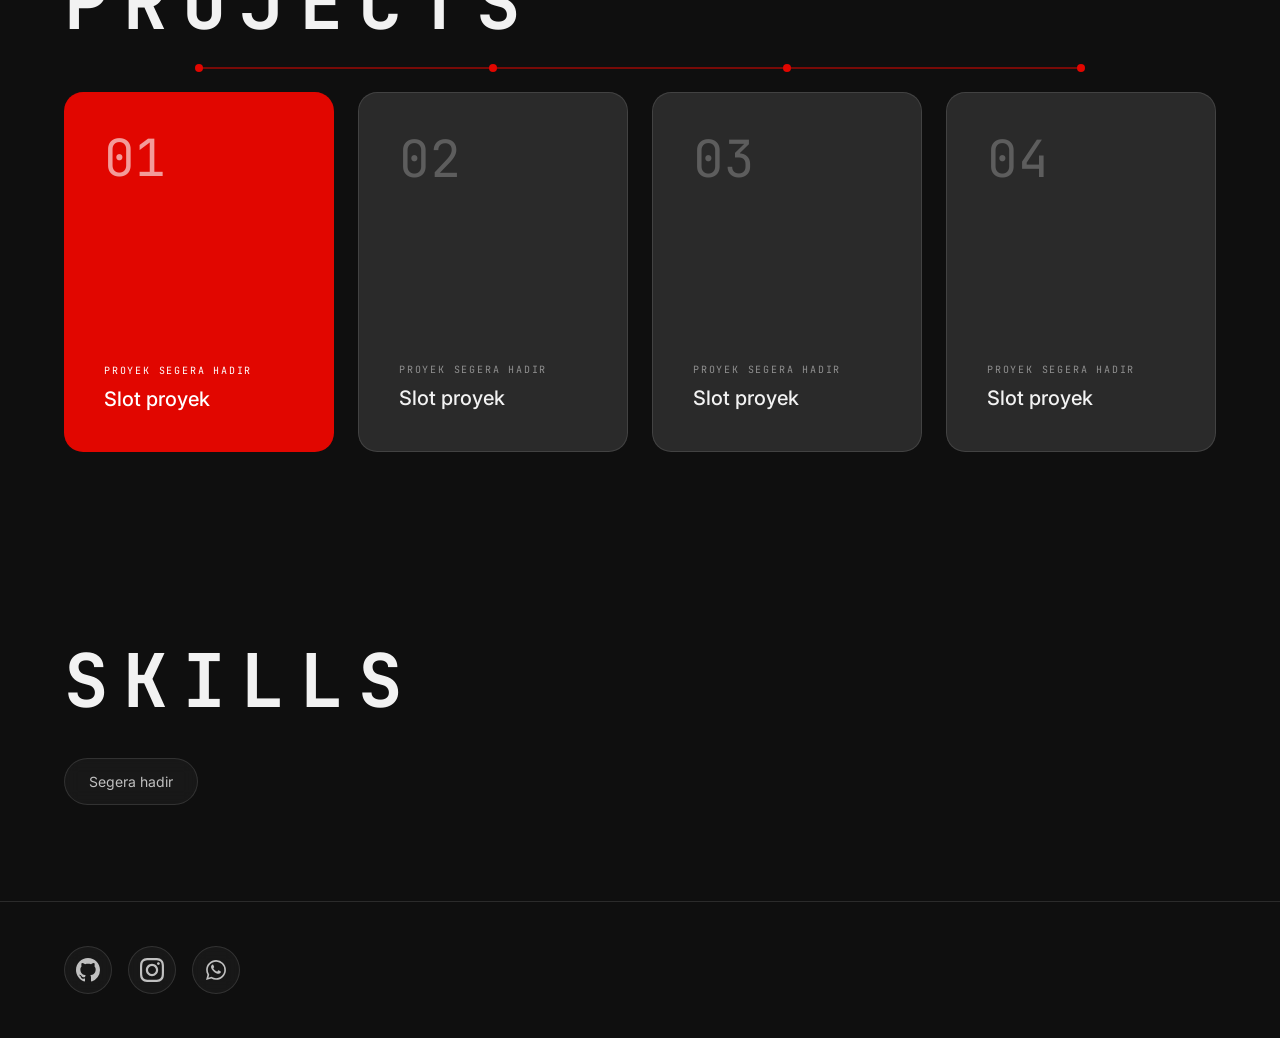
==== commit 6f429afc: "Update contact section" ====
--- a/index.html
+++ b/index.html
@@ -241,71 +241,44 @@
         </ul>
       </div>
     </section>
-
-    <!-- ====================================================================
-         SEKSI CONTACT
-         ==================================================================== -->
-    <section id="contact" class="page-section" aria-labelledby="heading-contact">
-      <div class="container">
-        <h2 id="heading-contact" class="section-stamp">CONTACT</h2>
-
-        <!-- ===== TODO: KONTAK LAIN — salin satu baris <li class="contact-row"> untuk menambah email, GitHub, LinkedIn, dll ===== -->
-        <ul class="contact-list">
-          <!-- Baris 1: Instagram (Aktif) -->
-          <li class="contact-row">
-            <a href="https://instagram.com/jekkking" target="_blank" rel="noopener noreferrer" class="contact-link"
-              aria-label="Kunjungi profil Instagram Muhammad Dzaki Al Siraj di @jekkking">
-              <span class="contact-platform">Instagram</span>
-              <span class="contact-handle">@jekkking</span>
-              <span class="contact-arrow" aria-hidden="true">→</span>
-            </a>
-          </li>
-
-          <!-- Baris 2: Email (Placeholder) -->
-          <!-- TODO: KONTAK LAIN — ganti dengan email kamu -->
-          <li class="contact-row contact-row-placeholder">
-            <a href="#contact" class="contact-link" aria-label="Kontak Email segera hadir">
-              <span class="contact-platform">Email</span>
-              <span class="contact-handle">Segera hadir</span>
-              <span class="contact-arrow" aria-hidden="true">→</span>
-            </a>
-          </li>
-
-          <!-- Baris 3: GitHub (Placeholder) -->
-          <!-- TODO: KONTAK LAIN — ganti dengan akun GitHub kamu -->
-          <li class="contact-row contact-row-placeholder">
-            <a href="#contact" class="contact-link" aria-label="Akun GitHub segera hadir">
-              <span class="contact-platform">GitHub</span>
-              <span class="contact-handle">Segera hadir</span>
-              <span class="contact-arrow" aria-hidden="true">→</span>
-            </a>
-          </li>
-        </ul>
-      </div>
-    </section>
   </main>
 
   <!-- ====================================================================
-       FOOTER KOORDINAT
+       FOOTER KONTAK (IKON MEDIA SOSIAL)
        ==================================================================== -->
-  <footer class="site-footer">
-    <div class="container footer-content">
-      <!-- Sisi Kiri: Ikon plus dan nama -->
-      <div class="footer-left">
-        <span class="footer-plus" aria-hidden="true">+</span>
-        <span class="footer-name">Muhammad Dzaki Al Siraj</span>
-      </div>
-
-      <!-- Sisi Kanan: Koordinat statis dan ikon hati SVG -->
-      <!-- ===== TODO: KOTA / KOORDINAT — isi nanti ===== -->
-      <div class="footer-right">
-        <span class="footer-location">LAT — / LNG —</span>
-        <svg class="footer-heart" viewBox="0 0 24 24" aria-label="Dibuat dengan sepenuh hati" role="img"
-          stroke-width="2" stroke-linecap="round" stroke-linejoin="round">
-          <path
-            d="M19 14c1.49-1.46 3-3.21 3-5.5A5.5 5.5 0 0 0 16.5 3c-1.76 0-3 .5-4.5 2-1.5-1.5-2.74-2-4.5-2A5.5 5.5 0 0 0 2 8.5c0 2.3 1.5 4.05 3 5.5l7 7Z">
-          </path>
-        </svg>
+  <footer id="contact" class="site-footer">
+    <div class="container">
+      <div class="social-links">
+        <!-- ===== TODO: IKON KONTAK LAIN — salin satu <a class="social-link"> untuk menambah (email, LinkedIn, dll) ===== -->
+
+        <!-- GitHub -->
+        <!-- TODO: konfirmasi username GitHub -->
+        <a href="https://github.com/helloBossbesar" target="_blank" rel="noopener noreferrer" class="social-link"
+          aria-label="GitHub" title="GitHub">
+          <svg class="social-icon" viewBox="0 0 24 24" width="24" height="24" fill="currentColor" aria-hidden="true">
+            <path
+              d="M12 0C5.37 0 0 5.37 0 12c0 5.31 3.435 9.795 8.205 11.385.6.105.825-.255.825-.57 0-.285-.015-1.23-.015-2.235-3.015.555-3.795-.735-4.035-1.41-.135-.345-.72-1.41-1.23-1.695-.42-.225-1.02-.78-.015-.795.945-.015 1.62.87 1.845 1.23 1.08 1.815 2.805 1.305 3.495.99.105-.78.42-1.305.765-1.605-2.67-.3-5.46-1.335-5.46-5.925 0-1.305.465-2.385 1.23-3.225-.12-.3-.54-1.53.12-3.18 0 0 1.005-.315 3.3 1.23.96-.27 1.98-.405 3-.405s2.04.135 3 .405c2.295-1.56 3.3-1.23 3.3-1.23.66 1.65.24 2.88.12 3.18.765.84 1.23 1.905 1.23 3.225 0 4.605-2.805 5.625-5.475 5.925.435.375.81 1.095.81 2.22 0 1.605-.015 2.895-.015 3.3 0 .315.225.69.825.57A12.02 12.02 0 0 0 24 12c0-6.63-5.37-12-12-12z" />
+          </svg>
+        </a>
+
+        <!-- Instagram -->
+        <a href="https://instagram.com/jekkking" target="_blank" rel="noopener noreferrer" class="social-link"
+          aria-label="Instagram @jekkking" title="Instagram @jekkking">
+          <svg class="social-icon" viewBox="0 0 24 24" width="24" height="24" fill="currentColor" aria-hidden="true">
+            <path
+              d="M12 2.163c3.204 0 3.584.012 4.85.07 3.252.148 4.771 1.691 4.919 4.919.058 1.265.069 1.645.069 4.849 0 3.205-.012 3.584-.069 4.849-.149 3.225-1.664 4.771-4.919 4.919-1.266.058-1.644.07-4.85.07-3.204 0-3.584-.012-4.849-.07-3.26-.149-4.771-1.699-4.919-4.92-.058-1.265-.07-1.644-.07-4.849 0-3.204.013-3.583.07-4.849.149-3.227 1.664-4.771 4.919-4.919 1.266-.057 1.645-.069 4.849-.069zm0-2.163c-3.259 0-3.667.014-4.947.072-4.358.2-6.78 2.618-6.98 6.98-.059 1.281-.073 1.689-.073 4.948 0 3.259.014 3.668.072 4.948.2 4.358 2.618 6.78 6.98 6.98 1.281.058 1.689.072 4.948.072 3.259 0 3.668-.014 4.948-.072 4.354-.2 6.782-2.618 6.979-6.98.059-1.28.073-1.689.073-4.948 0-3.259-.014-3.667-.072-4.947-.196-4.354-2.617-6.78-6.979-6.98-1.281-.059-1.69-.073-4.949-.073zm0 5.838c-3.403 0-6.162 2.759-6.162 6.162s2.759 6.163 6.162 6.163 6.162-2.759 6.162-6.163c0-3.403-2.759-6.162-6.162-6.162zm0 10.162c-2.209 0-4-1.79-4-4 0-2.209 1.791-4 4-4s4 1.791 4 4c0 2.21-1.791 4-4 4zm6.406-11.845c-.796 0-1.441.645-1.441 1.44s.645 1.44 1.441 1.44c.795 0 1.439-.645 1.439-1.44s-.644-1.44-1.439-1.44z" />
+          </svg>
+        </a>
+
+        <!-- WhatsApp -->
+        <!-- Nomor: 087803273389 -> format internasional 6287803273389 -->
+        <a href="https://wa.me/6287803273389" target="_blank" rel="noopener noreferrer" class="social-link"
+          aria-label="WhatsApp" title="WhatsApp">
+          <svg class="social-icon" viewBox="0 0 24 24" width="24" height="24" fill="currentColor" aria-hidden="true">
+            <path
+              d="M12.04 2c-5.46 0-9.91 4.45-9.91 9.91 0 1.75.46 3.45 1.32 4.95L2.05 22l5.25-1.38c1.45.79 3.08 1.21 4.74 1.21 5.46 0 9.91-4.45 9.91-9.91 0-2.65-1.03-5.14-2.9-7.01A9.816 9.816 0 0 0 12.04 2m.01 1.67c2.2 0 4.26.86 5.82 2.42a8.225 8.225 0 0 1 2.41 5.83c0 4.54-3.7 8.24-8.24 8.24-1.48 0-2.93-.39-4.19-1.15l-.3-.17-3.12.82.83-3.04-.2-.31a8.19 8.19 0 0 1-1.26-4.38c0-4.54 3.7-8.24 8.24-8.24m-3.53 3.03c-.19 0-.41.07-.63.32-.22.25-.84.82-.84 2s.86 2.32.98 2.48c.12.16 1.7 2.6 4.12 3.64.58.25 1.02.4 1.38.52.58.18 1.11.16 1.53.1.47-.07 1.44-.59 1.64-1.16.2-.57.2-1.06.14-1.16-.06-.1-.22-.16-.47-.29s-1.44-.71-1.66-.82c-.22-.12-.39-.17-.55.17s-.64.82-.79.98c-.14.17-.29.19-.54.07-.25-.13-1.06-.39-2.02-1.25-.75-.67-1.26-1.5-1.41-1.75-.15-.26-.02-.4.11-.53.11-.11.25-.29.37-.44.12-.14.17-.25.25-.41.08-.17.04-.31-.02-.44s-.55-1.33-.76-1.82c-.2-.48-.41-.41-.56-.42h-.48z" />
+          </svg>
+        </a>
       </div>
     </div>
   </footer>
--- a/css/main.css
+++ b/css/main.css
@@ -794,133 +794,63 @@
 }
 
 /* --------------------------------------------------------------------------
-   8. Seksi CONTACT
-   -------------------------------------------------------------------------- */
-.contact-list {
-  list-style: none;
-  padding: 0;
-  margin: 0;
-  border-top: 1px solid var(--color-hairline);
-}
-
-.contact-row {
-  border-bottom: 1px solid var(--color-hairline);
-  position: relative;
-}
-
-.contact-link {
-  display: grid;
-  grid-template-columns: 200px 1fr auto;
-  align-items: center;
-  gap: var(--spacing-24);
-  padding: 28px var(--spacing-16);
-  text-decoration: none;
-  color: var(--color-text);
-  position: relative;
-  transition: background-color 200ms ease, padding-left 200ms ease;
-}
-
-/* Bar merah 3px muncul di kiri saat hover dan fokus keyboard */
-.contact-link::before {
-  content: "";
-  position: absolute;
-  top: 0;
-  left: 0;
-  bottom: 0;
-  width: 3px;
-  background-color: var(--color-signal);
-  opacity: 0;
-  transition: opacity 200ms ease;
-}
-
-.contact-link:hover,
-.contact-link:focus-visible {
-  background-color: var(--color-panel);
-  padding-left: var(--spacing-24);
-}
-
-.contact-link:hover::before,
-.contact-link:focus-visible::before {
-  opacity: 1;
-}
-
-.contact-platform {
-  font-family: var(--font-sans);
-  font-size: var(--text-body);
-  font-weight: 500;
-  color: var(--color-text-strong);
-}
-
-.contact-handle {
-  font-family: var(--font-mono);
-  font-size: var(--text-body-sm);
-  color: var(--color-text-muted);
-}
-
-.contact-arrow {
-  font-family: var(--font-sans);
-  font-size: 20px;
-  color: var(--color-text);
-  transition: transform 200ms ease;
-}
-
-.contact-link:hover .contact-arrow,
-.contact-link:focus-visible .contact-arrow {
-  transform: translateX(6px);
-}
-
-/* Baris placeholder kontak redup */
-.contact-row-placeholder {
-  opacity: 0.7;
-}
-
-/* --------------------------------------------------------------------------
-   9. Footer Koordinat
+   8. Footer Kontak (Ikon Media Sosial)
    -------------------------------------------------------------------------- */
 .site-footer {
   background: transparent;
   border-top: 1px solid var(--color-hairline);
-  padding-top: var(--spacing-32);
-  padding-bottom: var(--spacing-48);
-}
-
-.footer-content {
-  display: flex;
-  align-items: center;
-  justify-content: space-between;
+  padding-block: 44px;
+  scroll-margin-top: 88px;
+  margin: 0;
+}
+
+.social-links {
+  display: flex;
+  align-items: center;
   gap: var(--spacing-16);
-  flex-wrap: wrap;
-}
-
-.footer-left {
-  display: flex;
-  align-items: center;
-  gap: var(--spacing-8);
-  font-family: var(--font-sans);
-  font-size: var(--text-body-sm);
-  color: var(--color-text-muted);
-}
-
-.footer-plus {
-  font-family: var(--font-mono);
-  font-size: 14px;
-  color: var(--color-text-muted);
-}
-
-.footer-right {
-  display: flex;
-  align-items: center;
-  gap: var(--spacing-8);
-  font-family: var(--font-mono);
-  font-size: var(--text-body-sm);
-  color: var(--color-text-muted);
-}
-
-.footer-heart {
-  width: 14px;
-  height: 14px;
-  stroke: var(--color-text-muted);
-  fill: none;
+}
+
+.social-link {
+  display: inline-flex;
+  align-items: center;
+  justify-content: center;
+  width: 48px;
+  height: 48px;
+  border-radius: var(--radius-pill);
+  border: 1px solid var(--color-hairline);
+  background-color: var(--color-glass);
+  color: var(--color-text);
+  text-decoration: none;
+  backdrop-filter: blur(8px);
+  -webkit-backdrop-filter: blur(8px);
+  transition: color 200ms ease, border-color 200ms ease, transform 200ms ease, background-color 200ms ease;
+}
+
+.social-icon {
+  width: 24px;
+  height: 24px;
+  fill: currentColor;
+  display: block;
+}
+
+.social-link:hover {
+  color: var(--color-signal);
+  border-color: var(--color-signal);
+  transform: translateY(-2px);
+}
+
+.social-link:focus-visible {
+  color: var(--color-signal);
+  border-color: var(--color-signal);
+  transform: translateY(-2px);
+  outline: 2px solid var(--color-signal);
+  outline-offset: 2px;
+}
+
+.social-link[aria-disabled="true"] {
+  opacity: 0.5;
+  pointer-events: none;
+  cursor: default;
 }
 
 /* --------------------------------------------------------------------------
@@ -1014,32 +944,12 @@
     font-size: 14px;
     width: 100%;
   }
-
-  .contact-link {
-    grid-template-columns: 120px 1fr auto;
-    gap: var(--spacing-12);
-    padding: 24px var(--spacing-12);
-  }
 }
 
 /* Mobile Kecil (< 600px) */
 @media (max-width: 599px) {
   .projects-grid {
     grid-template-columns: 1fr;
-  }
-
-  .contact-link {
-    grid-template-columns: 1fr auto;
-  }
-
-  .contact-handle {
-    display: none;
-  }
-
-  .footer-content {
-    flex-direction: column;
-    align-items: flex-start;
-    gap: var(--spacing-12);
   }
 
   .profile-pass-ticket::before,
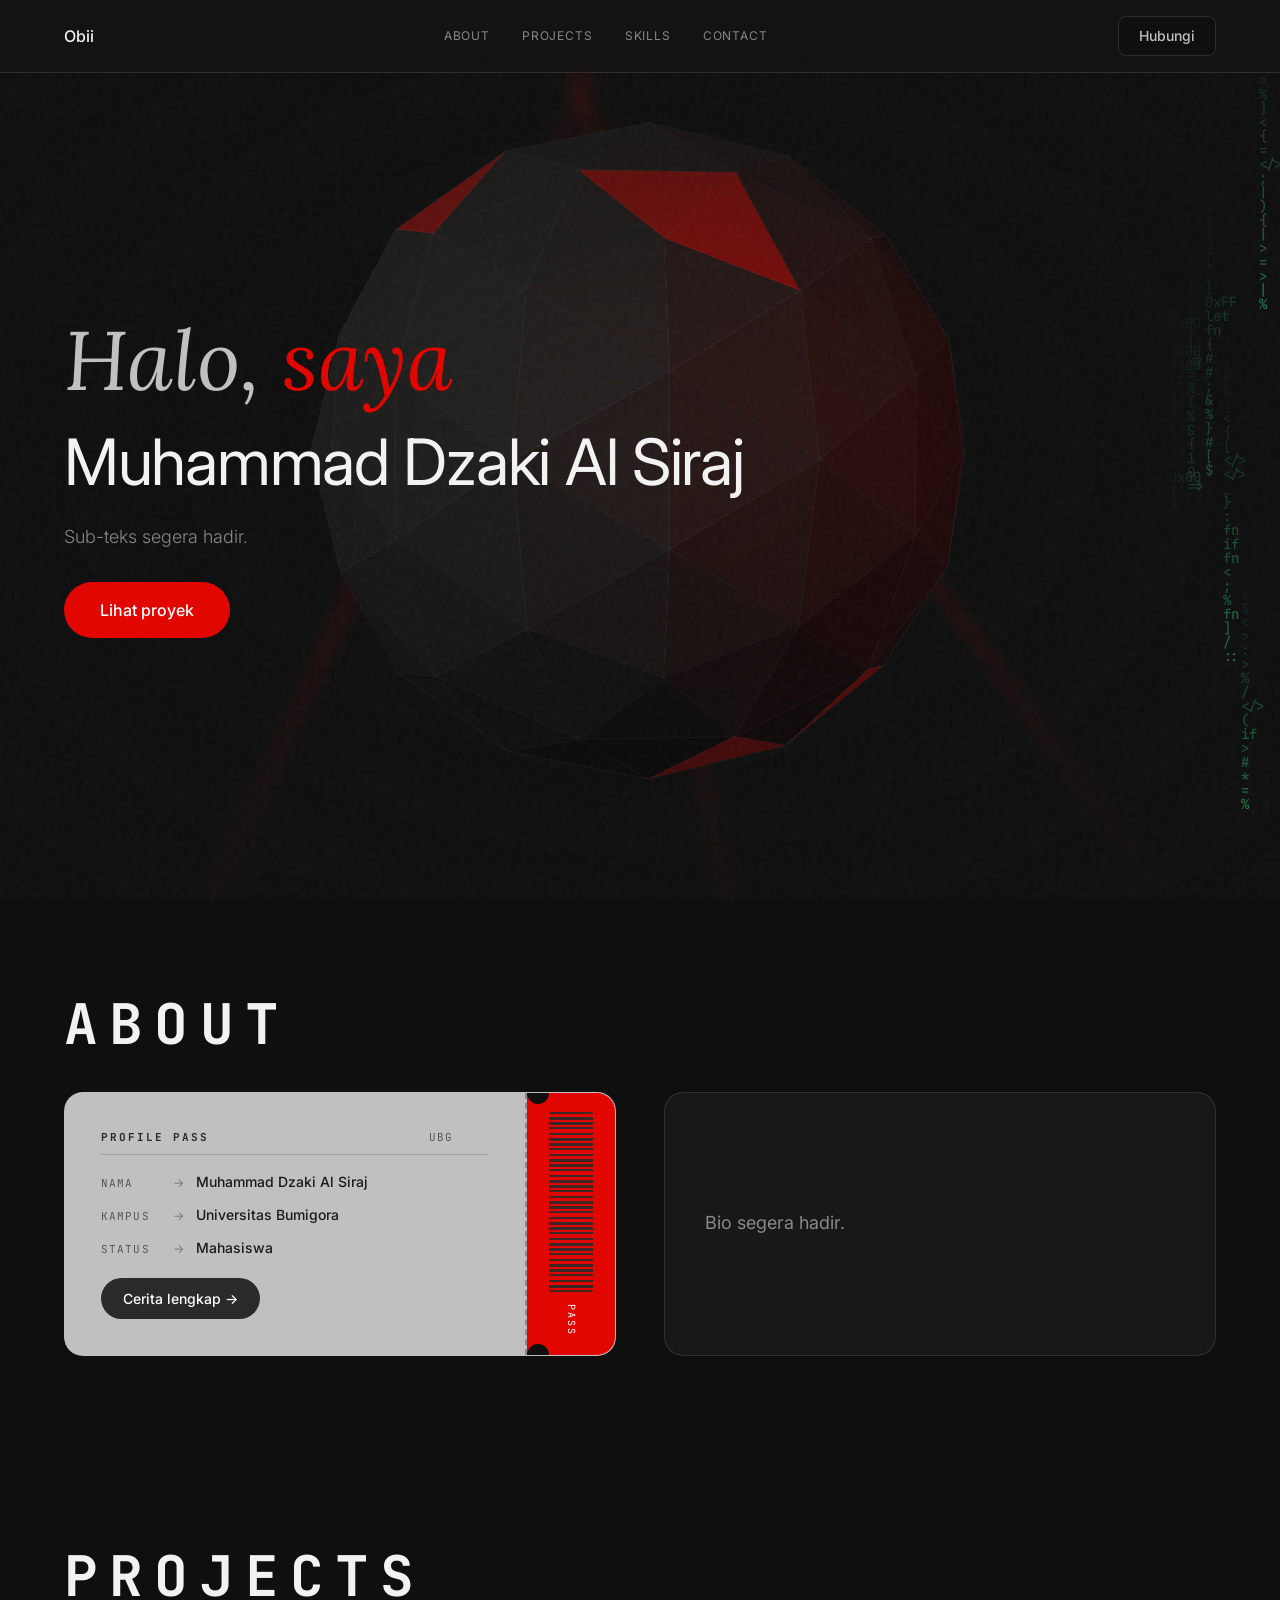
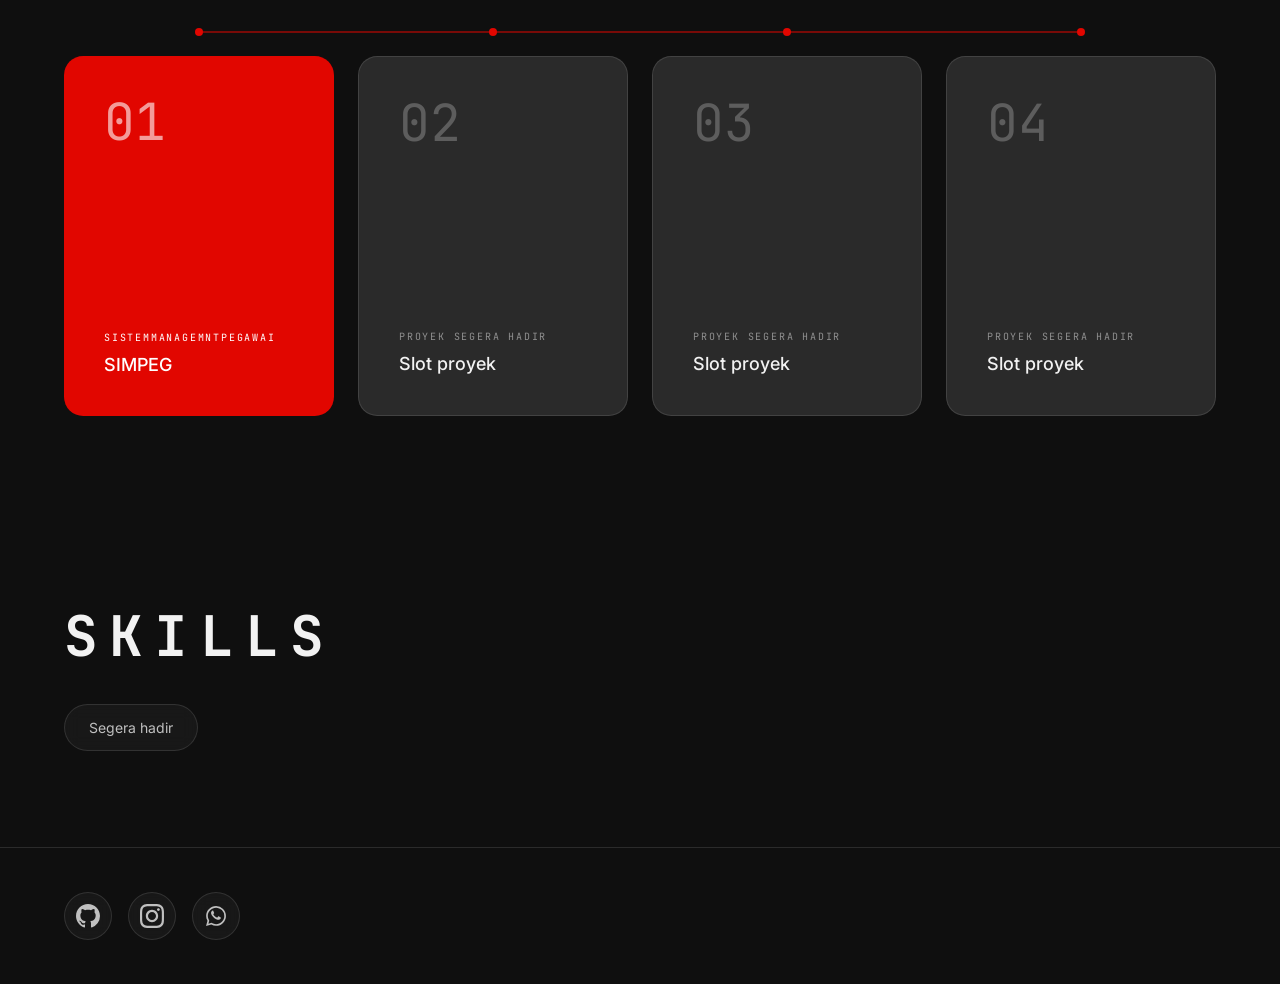
==== commit 29e07946: "ProfilePribadi" ====
--- a/index.html
+++ b/index.html
@@ -30,17 +30,29 @@
     rel="stylesheet">
 
   <!-- Stylesheet: Token (:root) diikuti oleh Main Stylesheet -->
-  <link rel="stylesheet" href="css/style.css">
-  <link rel="stylesheet" href="css/main.css">
+  <link rel="stylesheet" href="css/style.css?v=5">
+  <link rel="stylesheet" href="css/main.css?v=5">
+  <link rel="stylesheet" href="css/earth-mode.css?v=6">
+  <link rel="stylesheet" href="js/vendor/leaflet/leaflet.css?v=5">
 
   <!-- Three.js r128 via vendor lokal (bebas tracking warning & offline-safe) -->
-  <script src="js/vendor/three.min.js"></script>
+  <script src="js/vendor/three.min.js?v=5"></script>
+
+  <!-- Dependensi persisten untuk Mode Bumi, termasuk saat router memuat halaman Cerita -->
+  <script src="js/locations.js?v=5"></script>
+  <script src="js/vendor/leaflet/leaflet.js?v=5"></script>
+  <script src="js/space/quality.js?v=5"></script>
+  <script src="js/space/stars.js?v=5"></script>
+  <script src="js/space/earth.js?v=5"></script>
+  <script src="js/space/director.js?v=17"></script>
+  <script src="js/space/map-layer.js?v=7"></script>
 
   <!-- JavaScript Utama -->
-  <script src="js/main.js" defer></script>
+  <script src="js/main.js?v=10" defer></script>
 </head>
 
-<body>
+<body data-view="home">
+  <div id="route-announcer" class="sr-only" aria-live="polite" aria-atomic="true"></div>
   <!-- Aksesibilitas: Tautan lewati ke konten utama -->
   <a href="#main-content" class="skip-link">Lewati ke konten</a>
 
@@ -112,7 +124,6 @@
 
           <div class="hero-actions">
             <a href="#projects" class="btn-primary-signal">Lihat proyek</a>
-            <a href="#contact" class="btn-ghost-pill">Hubungi</a>
           </div>
         </div>
       </div>
@@ -131,7 +142,8 @@
             <div class="ticket-main">
               <div class="ticket-header">
                 <span class="ticket-stamp">PROFILE PASS</span>
-                <span class="ticket-label">UB // 2026</span>
+                <!-- TODO: konfirmasi singkatan kampus -->
+                <span class="ticket-label">UBG</span>
               </div>
 
               <div class="ticket-data-list">
@@ -152,8 +164,7 @@
                 </div>
               </div>
 
-              <a href="https://instagram.com/jekkking" target="_blank" rel="noopener noreferrer"
-                class="btn-ticket-ig">Instagram →</a>
+              <a href="tentang.html" class="btn-ticket-ig">Cerita lengkap →</a>
             </div>
 
             <!-- Stub Kanan Berlatar Merah dengan Barcode Charcoal -->
@@ -186,8 +197,8 @@
             <div class="project-card__inner project-card--bloom">
               <div class="project-card-num" aria-hidden="true">01</div>
               <div class="project-card-bottom">
-                <p class="project-card-label">PROYEK SEGERA HADIR</p>
-                <h3 class="project-card-title">Slot proyek</h3>
+                <p class="project-card-label">SistemManagemntPegawai</p>
+                <h3 class="project-card-title">SIMPEG</h3>
               </div>
             </div>
           </article>
@@ -282,6 +293,34 @@
       </div>
     </div>
   </footer>
+
+  <!-- HUD dan peta tetap hidup saat router mengganti konten <main>. -->
+  <div id="earth-map" hidden aria-hidden="true"></div>
+  <div id="earth-announcer" class="sr-only" aria-live="polite" aria-atomic="true"></div>
+  <button id="btn-skip-anim" hidden aria-label="Lewati animasi">Lewati →</button>
+  <div id="earth-hud" role="dialog" aria-modal="true" hidden
+       aria-label="Lokasi di bumi" aria-live="polite">
+    <div class="hud-info" aria-live="polite">
+      <span class="hud-info-stage"></span>
+      <strong class="hud-info-title"></strong>
+      <span class="hud-info-place"></span>
+    </div>
+    <div class="hud-nav">
+      <button id="btn-earth-prev" class="hud-btn" aria-label="Lokasi sebelumnya">←</button>
+      <button id="btn-earth-next" class="hud-btn" aria-label="Lokasi berikutnya">→</button>
+      <button id="btn-earth-exit" class="hud-btn hud-btn--exit" aria-label="Tutup Mode Bumi">✕ Tutup</button>
+    </div>
+    <button id="btn-earth-credits" class="hud-credits-btn" aria-expanded="false"
+      aria-controls="earth-credits-popover">© Kredit</button>
+    <div id="earth-credits-popover" hidden role="note">
+      <strong>Kredit Aset</strong><br>
+      Tekstur bumi: NASA Blue Marble &amp; Black Marble (public domain)<br>
+      Peta satelit: Esri World Imagery<br>
+      Peta fallback: CARTO Dark Matter<br>
+      Leaflet.js © Volodymyr Agafonkin (BSD 2-Clause)<br>
+    </div>
+  </div>
+
 </body>
 
 </html>
--- a/css/style.css
+++ b/css/style.css
@@ -22,13 +22,13 @@
   --text-caption: 10px;   --tracking-caption: 0.18em;
   --text-body-sm: 14px;
   --text-body: 16px;
-  --text-subheading: 20px;
-  --text-heading-sm: clamp(24px, 3vw, 32px);
-  --text-heading: clamp(32px, 5vw, 48px);
-  --text-heading-lg: clamp(40px, 6vw, 64px);   --tracking-heading-lg: -0.01em;
-  --text-section-stamp: clamp(32px, 8vw, 74px); --tracking-section-stamp: 0.2em;
-  --text-display: clamp(56px, 10vw, 88px);      --tracking-display: -0.03em;
-  --text-hero-italic: clamp(64px, 9vw, 128px);
+  --text-subheading: 18px;                         /* sub-teks hero dan sejenisnya */
+  --text-heading-sm: clamp(22px, 2.6vw, 28px);
+  --text-heading: clamp(28px, 4vw, 40px);
+  --text-heading-lg: clamp(34px, 5vw, 52px);       --tracking-heading-lg: -0.01em;
+  --text-section-stamp: clamp(28px, 6vw, 56px);   /* tracking tetap 0.2em */ --tracking-section-stamp: 0.2em;
+  --text-display: clamp(40px, 5.5vw, 64px);       /* nama di hero */ --tracking-display: -0.03em;
+  --text-hero-italic: clamp(48px, 6.5vw, 96px);
 
   /* Spacing (basis 4px) */
   --spacing-4: 4px;  --spacing-8: 8px;   --spacing-12: 12px; --spacing-16: 16px;
--- a/css/main.css
+++ b/css/main.css
@@ -333,7 +333,7 @@
 }
 
 .hero-left {
-  max-width: 55%;
+  max-width: 70%;
   display: flex;
   flex-direction: column;
   align-items: flex-start;
@@ -346,7 +346,7 @@
   font-size: var(--text-hero-italic);
   line-height: 1.0;
   color: var(--color-text);
-  margin-bottom: var(--spacing-8);
+  margin-bottom: var(--spacing-24);
 }
 
 /* Kata "saya" berwarna merah (ukuran display >= 24px) */
@@ -357,11 +357,12 @@
 .hero-name {
   font-family: var(--font-sans);
   font-weight: 400;
-  font-size: var(--text-heading-lg);
+  font-size: var(--text-display);
   letter-spacing: -0.02em;
   line-height: 1.15;
   color: var(--color-text-strong);
-  margin-bottom: var(--spacing-20);
+  text-wrap: balance;
+  margin-bottom: var(--spacing-24);
   word-break: normal;
 }
 
@@ -371,7 +372,7 @@
   font-weight: 300;
   line-height: 1.5;
   color: var(--color-text-muted);
-  margin-bottom: var(--spacing-36);
+  margin-bottom: var(--spacing-32);
   max-width: 580px;
 }
 
@@ -615,7 +616,7 @@
 
 .bio-placeholder {
   font-family: var(--font-sans);
-  font-size: 18px;
+  font-size: var(--text-subheading);
   line-height: 1.6;
   color: var(--color-text-muted);
 }
@@ -686,7 +687,7 @@
 /* Angka besar di ATAS kartu (tidak menimpa teks) */
 .project-card-num {
   font-family: var(--font-mono);
-  font-size: clamp(40px, 4vw, 56px);
+  font-size: clamp(32px, 4vw, 56px);
   font-weight: 400;
   line-height: 1.0;
   margin-bottom: auto;
@@ -988,4 +989,366 @@
     width: 100%;
     text-align: center;
   }
-}+}
+
+/* --------------------------------------------------------------------------
+   11. Halaman Cerita (tentang.html)
+   -------------------------------------------------------------------------- */
+
+/* Pembuka Halaman Cerita (min-height ~60vh, transparan) */
+.story-opening {
+  min-height: 60vh;
+  min-height: 60dvh;
+  display: flex;
+  flex-direction: column;
+  justify-content: center;
+  align-items: flex-start;
+  padding-top: calc(72px + var(--spacing-40));
+  padding-bottom: var(--spacing-48);
+  background: transparent;
+}
+
+.story-stamp {
+  margin-bottom: var(--spacing-16);
+}
+
+.story-subtext {
+  font-family: var(--font-sans);
+  font-size: var(--text-subheading);
+  font-weight: 300;
+  color: var(--color-text-muted);
+  line-height: 1.5;
+  max-width: 600px;
+}
+
+/* Link Kembali ke Beranda */
+.btn-back-home {
+  display: inline-flex;
+  align-items: center;
+  gap: var(--spacing-8);
+  font-family: var(--font-mono);
+  font-size: var(--text-body-sm);
+  color: var(--color-text-muted);
+  text-decoration: none;
+  margin-bottom: var(--spacing-28);
+  transition: color 200ms ease, transform 200ms ease;
+}
+
+.btn-back-home:hover,
+.btn-back-home:focus-visible {
+  color: var(--color-text-strong);
+  transform: translateX(-4px);
+}
+
+/* Kartu Data Diri (Panel Charcoal, Radius Card) */
+.personal-data-card {
+  background-color: var(--color-panel);
+  border-radius: var(--radius-card);
+  padding: var(--card-padding);
+  border: 1px solid var(--color-hairline);
+  max-width: 720px;
+}
+
+.data-header {
+  display: flex;
+  align-items: center;
+  justify-content: space-between;
+  border-bottom: 1px solid var(--color-hairline);
+  padding-bottom: var(--spacing-12);
+  margin-bottom: var(--spacing-24);
+}
+
+.data-stamp {
+  font-family: var(--font-mono);
+  font-size: 11px;
+  letter-spacing: 0.18em;
+  text-transform: uppercase;
+  color: var(--color-text-strong);
+  font-weight: 700;
+}
+
+.data-badge {
+  font-family: var(--font-mono);
+  font-size: 11px;
+  letter-spacing: 0.1em;
+  color: var(--color-text-muted);
+}
+
+.data-rows {
+  display: flex;
+  flex-direction: column;
+  gap: var(--spacing-16);
+}
+
+.data-row {
+  display: flex;
+  align-items: baseline;
+  gap: var(--spacing-16);
+  font-family: var(--font-sans);
+  font-size: var(--text-body);
+}
+
+.data-label {
+  font-family: var(--font-mono);
+  font-size: 12px;
+  letter-spacing: 0.1em;
+  color: var(--color-text-muted);
+  min-width: 140px;
+  flex-shrink: 0;
+}
+
+.data-arrow {
+  color: var(--color-text-muted);
+  font-size: 12px;
+  flex-shrink: 0;
+}
+
+.data-value {
+  color: var(--color-text-strong);
+  font-weight: 400;
+}
+
+.data-placeholder {
+  color: var(--color-text-muted);
+  font-style: italic;
+}
+
+/* Ukuran Stamp Kecil untuk Heading Sub-Halaman */
+.section-stamp--sm {
+  font-size: var(--text-heading);
+  letter-spacing: 0.15em;
+  margin-bottom: var(--spacing-36);
+}
+
+/* Timeline Vertikal (Garis Merah 1px di Kiri + Node Bulat Merah) */
+.timeline-list {
+  position: relative;
+  list-style: none;
+  padding: 0;
+  margin: 0;
+  padding-left: 36px;
+}
+
+.timeline-list::before {
+  content: "";
+  position: absolute;
+  top: 24px;
+  bottom: 24px;
+  left: 7px;
+  width: 1px;
+  background-color: var(--color-signal);
+}
+
+.timeline-item {
+  position: relative;
+  margin-bottom: var(--spacing-32);
+}
+
+.timeline-item:last-child {
+  margin-bottom: 0;
+}
+
+/* Node Bulat Merah per Tahap (Statis pada Wrapper) */
+.timeline-node {
+  position: absolute;
+  left: -36px;
+  top: 26px;
+  width: 15px;
+  height: 15px;
+  border-radius: 50%;
+  background-color: var(--color-signal);
+  border: 3px solid var(--color-canvas);
+  transform: translateX(-50%);
+  z-index: 2;
+  pointer-events: none;
+}
+
+/* Elemen Kartu dalam Timeline (Efek Hover Hanya pada Elemen Dalam) */
+.timeline-card__inner {
+  background-color: var(--color-panel);
+  border-radius: var(--radius-card);
+  padding: var(--card-padding);
+  border: 1px solid var(--color-hairline);
+  transition: transform 250ms cubic-bezier(0.16, 1, 0.3, 1), border-color 250ms ease;
+}
+
+.timeline-card__inner:hover {
+  transform: translateY(-2px);
+  border-color: rgba(192, 192, 192, 0.35);
+}
+
+.timeline-meta {
+  display: flex;
+  align-items: center;
+  justify-content: space-between;
+  margin-bottom: var(--spacing-8);
+}
+
+.timeline-period {
+  font-family: var(--font-mono);
+  font-size: var(--text-body-sm);
+  color: var(--color-text-muted);
+  letter-spacing: 0.05em;
+}
+
+.timeline-badge {
+  font-family: var(--font-mono);
+  font-size: 11px;
+  letter-spacing: 0.1em;
+  text-transform: uppercase;
+  color: var(--color-text-muted);
+}
+
+.timeline-title {
+  font-family: var(--font-sans);
+  font-size: var(--text-subheading);
+  font-weight: 500;
+  color: var(--color-text-strong);
+  margin-bottom: var(--spacing-8);
+}
+
+.timeline-desc {
+  font-family: var(--font-sans);
+  font-size: var(--text-body-sm);
+  color: var(--color-text-muted);
+  line-height: 1.6;
+}
+
+/* Grid Keseharian & Bermain (3 Kolom Desktop, 2 Tablet, 1 Mobile) */
+.life-grid {
+  display: grid;
+  grid-template-columns: repeat(3, 1fr);
+  gap: var(--spacing-24);
+}
+
+.life-card__inner {
+  background-color: var(--color-panel);
+  border-radius: var(--radius-card);
+  padding: var(--card-padding);
+  border: 1px solid var(--color-hairline);
+  min-height: 180px;
+  display: flex;
+  flex-direction: column;
+  justify-content: space-between;
+  transition: transform 250ms cubic-bezier(0.16, 1, 0.3, 1), border-color 250ms ease;
+}
+
+.life-card__inner:hover {
+  transform: translateY(-2px);
+  border-color: rgba(192, 192, 192, 0.35);
+}
+
+.life-card-tag {
+  font-family: var(--font-mono);
+  font-size: var(--text-body-sm);
+  color: var(--color-text-muted);
+}
+
+.life-card-placeholder {
+  font-family: var(--font-sans);
+  font-size: var(--text-body);
+  color: var(--color-text-muted);
+  font-style: italic;
+}
+
+/* Penyesuaian Responsif Halaman Cerita */
+@media (max-width: 1023px) {
+  .life-grid {
+    grid-template-columns: repeat(2, 1fr);
+  }
+}
+
+@media (max-width: 599px) {
+  .life-grid {
+    grid-template-columns: 1fr;
+  }
+
+  .data-row {
+    flex-direction: column;
+    gap: var(--spacing-4);
+  }
+
+  .data-arrow {
+    display: none;
+  }
+
+  .timeline-list {
+    padding-left: 28px;
+  }
+
+  .timeline-list::before {
+    left: 5px;
+  }
+
+  .timeline-node {
+    left: -28px;
+    width: 13px;
+    height: 13px;
+  }
+}
+
+
+/* ==========================================================================
+   12. Router Ringan & Transisi Konten (Progressive Enhancement)
+   ========================================================================== */
+@view-transition {
+  navigation: auto;
+}
+
+.sr-only {
+  position: absolute;
+  width: 1px;
+  height: 1px;
+  padding: 0;
+  margin: -1px;
+  overflow: hidden;
+  clip: rect(0, 0, 0, 0);
+  white-space: nowrap;
+  border: 0;
+}
+
+/* Transisi Konten Keluar (350ms, opacity 1->0, translateY 0->-12px, stagger 40ms) */
+.content-exit > * {
+  opacity: 0 !important;
+  transform: translateY(-12px) !important;
+  transition: opacity 350ms cubic-bezier(0.4, 0, 0.2, 1), transform 350ms cubic-bezier(0.4, 0, 0.2, 1) !important;
+}
+
+.content-exit > *:nth-child(1) { transition-delay: 0ms !important; }
+.content-exit > *:nth-child(2) { transition-delay: 40ms !important; }
+.content-exit > *:nth-child(3) { transition-delay: 80ms !important; }
+.content-exit > *:nth-child(4) { transition-delay: 120ms !important; }
+.content-exit > *:nth-child(5) { transition-delay: 160ms !important; }
+.content-exit > *:nth-child(6) { transition-delay: 200ms !important; }
+
+/* Transisi Konten Masuk (600ms, opacity 0->1, translateY 20px->0, stagger 80ms, cubic-bezier(0.22, 1, 0.36, 1)) */
+.content-enter > * {
+  animation: contentEnter 600ms cubic-bezier(0.22, 1, 0.36, 1) backwards;
+}
+
+.content-enter > *:nth-child(1) { animation-delay: 0ms; }
+.content-enter > *:nth-child(2) { animation-delay: 80ms; }
+.content-enter > *:nth-child(3) { animation-delay: 160ms; }
+.content-enter > *:nth-child(4) { animation-delay: 240ms; }
+.content-enter > *:nth-child(5) { animation-delay: 320ms; }
+.content-enter > *:nth-child(6) { animation-delay: 400ms; }
+
+@keyframes contentEnter {
+  from {
+    opacity: 0;
+    transform: translateY(20px);
+  }
+  to {
+    opacity: 1;
+    transform: translateY(0);
+  }
+}
+
+@media (prefers-reduced-motion: reduce) {
+  .content-exit > *,
+  .content-enter > * {
+    transition: opacity 250ms ease !important;
+    animation: none !important;
+    transform: none !important;
+  }
+}
--- a/css/earth-mode.css
+++ b/css/earth-mode.css
@@ -0,0 +1,305 @@
+
+
+/* ==========================================================================
+   13. MODE BUMI — Peta Leaflet + HUD
+   ========================================================================== */
+
+/* ── Peta Leaflet (fullscreen, di bawah HUD) ────────────────────────────── */
+#earth-map {
+  position: fixed;
+  inset: 0;
+  z-index: 40; /* di atas canvas (z:0), di bawah HUD (z:60) */
+  opacity: 0;
+  pointer-events: none;
+  transition: opacity 0.4s ease;
+}
+
+#earth-map.earth-map--visible {
+  opacity: 1;
+  pointer-events: auto;
+}
+
+/* Override Leaflet attribution untuk tema gelap */
+.leaflet-control-attribution {
+  background: rgba(15, 15, 15, 0.7) !important;
+  color: rgba(192, 192, 192, 0.6) !important;
+  font-size: 10px !important;
+}
+.leaflet-control-attribution a {
+  color: rgba(192, 192, 192, 0.8) !important;
+}
+
+/* Popup Leaflet */
+.leaflet-popup-content-wrapper {
+  background: var(--color-surface, #1A1A1A) !important;
+  color: var(--color-text, #C0C0C0) !important;
+  border: 1px solid var(--color-hairline, rgba(192,192,192,0.15)) !important;
+  border-radius: 8px !important;
+}
+.leaflet-popup-tip {
+  background: var(--color-surface, #1A1A1A) !important;
+}
+
+/* ── Pulsing marker (precision: exact) ──────────────────────────────────── */
+.earth-map-pin {
+  width: 24px;
+  height: 24px;
+  border-radius: 50%;
+  background: var(--color-signal, #E10600);
+  opacity: 0.9;
+  animation: earth-pin-pulse 1.6s ease-in-out infinite;
+}
+
+@keyframes earth-pin-pulse {
+  0%, 100% { transform: scale(1);    opacity: 0.9; }
+  50%       { transform: scale(1.4); opacity: 0.5; }
+}
+
+/* ── HUD (z-index: 60, glass panel) ─────────────────────────────────────── */
+#earth-hud {
+  position: fixed;
+  inset: 0;
+  z-index: 60;
+  pointer-events: none; /* children yang butuh klik set pointer-events:auto */
+  opacity: 0;
+  transition: opacity 0.3s ease;
+}
+
+#earth-hud.hud--visible {
+  opacity: 1;
+}
+
+/* Panel info kiri bawah */
+.hud-info {
+  position: absolute;
+  bottom: 32px;
+  left: max(24px, env(safe-area-inset-left));
+  display: flex;
+  flex-direction: column;
+  gap: 4px;
+  background: var(--color-glass, rgba(15,15,15,0.55));
+  backdrop-filter: blur(8px);
+  -webkit-backdrop-filter: blur(8px);
+  border: 1px solid var(--color-hairline, rgba(192,192,192,0.12));
+  border-radius: 19.2px; /* 12px × 1.6 = skala desain */
+  padding: 16px 20px;
+  min-width: 200px;
+  pointer-events: auto;
+}
+
+.hud-info-stage {
+  font-family: var(--font-mono, 'JetBrains Mono', monospace);
+  font-size: 11px;
+  color: var(--color-signal, #E10600);
+  letter-spacing: 0.08em;
+  text-transform: uppercase;
+}
+
+.hud-info-title {
+  font-size: 16px;
+  font-weight: 600;
+  color: var(--color-text, #C0C0C0);
+  line-height: 1.3;
+}
+
+.hud-info-place {
+  font-size: 12px;
+  color: rgba(192, 192, 192, 0.6);
+  font-family: var(--font-mono, 'JetBrains Mono', monospace);
+}
+
+/* Navigasi kanan bawah */
+.hud-nav {
+  position: absolute;
+  bottom: 32px;
+  right: max(24px, env(safe-area-inset-right));
+  display: flex;
+  gap: 8px;
+  align-items: center;
+  pointer-events: auto;
+}
+
+.hud-btn {
+  display: inline-flex;
+  align-items: center;
+  justify-content: center;
+  height: 40px;
+  padding: 0 16px;
+  background: var(--color-glass, rgba(15,15,15,0.55));
+  backdrop-filter: blur(8px);
+  -webkit-backdrop-filter: blur(8px);
+  border: 1px solid var(--color-hairline, rgba(192,192,192,0.12));
+  border-radius: 999px;
+  color: var(--color-text, #C0C0C0);
+  font-family: var(--font-mono, 'JetBrains Mono', monospace);
+  font-size: 13px;
+  cursor: pointer;
+  transition: color 0.2s, border-color 0.2s, transform 0.15s;
+}
+
+.hud-btn:hover,
+.hud-btn:focus-visible {
+  color: var(--color-signal, #E10600);
+  border-color: var(--color-signal, #E10600);
+  outline: none;
+}
+
+.hud-btn:focus-visible {
+  outline: 2px solid var(--color-signal, #E10600);
+  outline-offset: 2px;
+}
+
+.hud-btn--exit {
+  gap: 6px;
+}
+
+/* Skip animasi — pojok kanan atas */
+#btn-skip-anim {
+  position: fixed;
+  z-index: 61;
+  top: max(80px, env(safe-area-inset-top, 0px) + 72px); /* di bawah nav */
+  right: max(24px, env(safe-area-inset-right));
+  background: var(--color-glass, rgba(15,15,15,0.55));
+  backdrop-filter: blur(8px);
+  -webkit-backdrop-filter: blur(8px);
+  border: 1px solid var(--color-hairline, rgba(192,192,192,0.12));
+  border-radius: 999px;
+  color: rgba(192, 192, 192, 0.7);
+  font-size: 12px;
+  font-family: var(--font-mono, 'JetBrains Mono', monospace);
+  padding: 6px 14px;
+  cursor: pointer;
+  pointer-events: auto;
+  transition: color 0.2s, border-color 0.2s;
+}
+
+#btn-skip-anim:hover { color: var(--color-text, #C0C0C0); }
+
+/* Kredit */
+#btn-earth-credits {
+  position: absolute;
+  bottom: 8px;
+  left: max(24px, env(safe-area-inset-left));
+  background: none;
+  border: none;
+  color: rgba(192, 192, 192, 0.35);
+  font-size: 11px;
+  font-family: var(--font-mono, 'JetBrains Mono', monospace);
+  cursor: pointer;
+  pointer-events: auto;
+  transition: color 0.2s;
+  padding: 4px 0;
+}
+
+#btn-earth-credits:hover { color: rgba(192, 192, 192, 0.7); }
+
+#earth-credits-popover {
+  position: absolute;
+  bottom: 32px;
+  left: max(24px, env(safe-area-inset-left));
+  background: var(--color-glass, rgba(15,15,15,0.85));
+  backdrop-filter: blur(8px);
+  -webkit-backdrop-filter: blur(8px);
+  border: 1px solid var(--color-hairline, rgba(192,192,192,0.12));
+  border-radius: 12px;
+  padding: 16px 20px;
+  font-size: 11px;
+  color: rgba(192, 192, 192, 0.7);
+  line-height: 1.6;
+  max-width: 320px;
+  pointer-events: auto;
+}
+
+
+
+
+
+
+
+/* ── body.earth-mode — sembunyikan elemen non-esensial ──────────────────── */
+body.earth-mode #code-rail,
+body.earth-mode .bg-vignette,
+body.earth-mode .bg-grain {
+  opacity: 0;
+  transition: opacity 0.6s;
+}
+
+body.earth-mode .site-header {
+  opacity: 0;
+  pointer-events: none;
+  transition: opacity 0.3s;
+}
+
+/* ── Tombol "Lihat di bumi" di kartu timeline ───────────────────────────── */
+.btn-earth {
+  display: inline-flex;
+  align-items: center;
+  gap: 6px;
+  margin-top: 12px;
+  padding: 7px 14px;
+  background: transparent;
+  border: 1px solid var(--color-hairline, rgba(192,192,192,0.15));
+  border-radius: 999px;
+  color: var(--color-text, #C0C0C0);
+  font-family: var(--font-mono, 'JetBrains Mono', monospace);
+  font-size: 12px;
+  cursor: pointer;
+  transition: color 0.2s, border-color 0.2s, transform 0.15s;
+}
+
+.btn-earth:hover,
+.btn-earth:focus-visible {
+  color: var(--color-signal, #E10600);
+  border-color: var(--color-signal, #E10600);
+  transform: translateY(-1px);
+}
+
+.btn-earth:focus-visible {
+  outline: 2px solid var(--color-signal, #E10600);
+  outline-offset: 2px;
+}
+
+.btn-earth:disabled {
+  opacity: 0.5;
+  cursor: not-allowed;
+  transform: none;
+}
+
+/* Label lokasi di bawah judul timeline */
+.timeline-place {
+  display: flex;
+  align-items: center;
+  gap: 6px;
+  margin-top: 4px;
+  margin-bottom: 4px;
+  font-size: 12px;
+  color: rgba(192, 192, 192, 0.5);
+  font-family: var(--font-mono, 'JetBrains Mono', monospace);
+}
+
+.timeline-place-icon {
+  font-size: 11px;
+  opacity: 0.7;
+  flex-shrink: 0;
+}
+
+/* ── Responsive ──────────────────────────────────────────────────────────── */
+@media (max-width: 480px) {
+  .hud-info {
+    left: 12px;
+    right: 12px;
+    bottom: 100px;
+    min-width: auto;
+  }
+
+  .hud-nav {
+    bottom: 32px;
+    right: 12px;
+  }
+
+  .hud-btn {
+    padding: 0 12px;
+    font-size: 12px;
+    height: 36px;
+  }
+}
--- a/js/vendor/leaflet/leaflet.css
+++ b/js/vendor/leaflet/leaflet.css
@@ -0,0 +1,661 @@
+/* required styles */
+
+.leaflet-pane,
+.leaflet-tile,
+.leaflet-marker-icon,
+.leaflet-marker-shadow,
+.leaflet-tile-container,
+.leaflet-pane > svg,
+.leaflet-pane > canvas,
+.leaflet-zoom-box,
+.leaflet-image-layer,
+.leaflet-layer {
+	position: absolute;
+	left: 0;
+	top: 0;
+	}
+.leaflet-container {
+	overflow: hidden;
+	}
+.leaflet-tile,
+.leaflet-marker-icon,
+.leaflet-marker-shadow {
+	-webkit-user-select: none;
+	   -moz-user-select: none;
+	        user-select: none;
+	  -webkit-user-drag: none;
+	}
+/* Prevents IE11 from highlighting tiles in blue */
+.leaflet-tile::selection {
+	background: transparent;
+}
+/* Safari renders non-retina tile on retina better with this, but Chrome is worse */
+.leaflet-safari .leaflet-tile {
+	image-rendering: -webkit-optimize-contrast;
+	}
+/* hack that prevents hw layers "stretching" when loading new tiles */
+.leaflet-safari .leaflet-tile-container {
+	width: 1600px;
+	height: 1600px;
+	-webkit-transform-origin: 0 0;
+	}
+.leaflet-marker-icon,
+.leaflet-marker-shadow {
+	display: block;
+	}
+/* .leaflet-container svg: reset svg max-width decleration shipped in Joomla! (joomla.org) 3.x */
+/* .leaflet-container img: map is broken in FF if you have max-width: 100% on tiles */
+.leaflet-container .leaflet-overlay-pane svg {
+	max-width: none !important;
+	max-height: none !important;
+	}
+.leaflet-container .leaflet-marker-pane img,
+.leaflet-container .leaflet-shadow-pane img,
+.leaflet-container .leaflet-tile-pane img,
+.leaflet-container img.leaflet-image-layer,
+.leaflet-container .leaflet-tile {
+	max-width: none !important;
+	max-height: none !important;
+	width: auto;
+	padding: 0;
+	}
+
+.leaflet-container img.leaflet-tile {
+	/* See: https://bugs.chromium.org/p/chromium/issues/detail?id=600120 */
+	mix-blend-mode: plus-lighter;
+}
+
+.leaflet-container.leaflet-touch-zoom {
+	-ms-touch-action: pan-x pan-y;
+	touch-action: pan-x pan-y;
+	}
+.leaflet-container.leaflet-touch-drag {
+	-ms-touch-action: pinch-zoom;
+	/* Fallback for FF which doesn't support pinch-zoom */
+	touch-action: none;
+	touch-action: pinch-zoom;
+}
+.leaflet-container.leaflet-touch-drag.leaflet-touch-zoom {
+	-ms-touch-action: none;
+	touch-action: none;
+}
+.leaflet-container {
+	-webkit-tap-highlight-color: transparent;
+}
+.leaflet-container a {
+	-webkit-tap-highlight-color: rgba(51, 181, 229, 0.4);
+}
+.leaflet-tile {
+	filter: inherit;
+	visibility: hidden;
+	}
+.leaflet-tile-loaded {
+	visibility: inherit;
+	}
+.leaflet-zoom-box {
+	width: 0;
+	height: 0;
+	-moz-box-sizing: border-box;
+	     box-sizing: border-box;
+	z-index: 800;
+	}
+/* workaround for https://bugzilla.mozilla.org/show_bug.cgi?id=888319 */
+.leaflet-overlay-pane svg {
+	-moz-user-select: none;
+	}
+
+.leaflet-pane         { z-index: 400; }
+
+.leaflet-tile-pane    { z-index: 200; }
+.leaflet-overlay-pane { z-index: 400; }
+.leaflet-shadow-pane  { z-index: 500; }
+.leaflet-marker-pane  { z-index: 600; }
+.leaflet-tooltip-pane   { z-index: 650; }
+.leaflet-popup-pane   { z-index: 700; }
+
+.leaflet-map-pane canvas { z-index: 100; }
+.leaflet-map-pane svg    { z-index: 200; }
+
+.leaflet-vml-shape {
+	width: 1px;
+	height: 1px;
+	}
+.lvml {
+	behavior: url(#default#VML);
+	display: inline-block;
+	position: absolute;
+	}
+
+
+/* control positioning */
+
+.leaflet-control {
+	position: relative;
+	z-index: 800;
+	pointer-events: visiblePainted; /* IE 9-10 doesn't have auto */
+	pointer-events: auto;
+	}
+.leaflet-top,
+.leaflet-bottom {
+	position: absolute;
+	z-index: 1000;
+	pointer-events: none;
+	}
+.leaflet-top {
+	top: 0;
+	}
+.leaflet-right {
+	right: 0;
+	}
+.leaflet-bottom {
+	bottom: 0;
+	}
+.leaflet-left {
+	left: 0;
+	}
+.leaflet-control {
+	float: left;
+	clear: both;
+	}
+.leaflet-right .leaflet-control {
+	float: right;
+	}
+.leaflet-top .leaflet-control {
+	margin-top: 10px;
+	}
+.leaflet-bottom .leaflet-control {
+	margin-bottom: 10px;
+	}
+.leaflet-left .leaflet-control {
+	margin-left: 10px;
+	}
+.leaflet-right .leaflet-control {
+	margin-right: 10px;
+	}
+
+
+/* zoom and fade animations */
+
+.leaflet-fade-anim .leaflet-popup {
+	opacity: 0;
+	-webkit-transition: opacity 0.2s linear;
+	   -moz-transition: opacity 0.2s linear;
+	        transition: opacity 0.2s linear;
+	}
+.leaflet-fade-anim .leaflet-map-pane .leaflet-popup {
+	opacity: 1;
+	}
+.leaflet-zoom-animated {
+	-webkit-transform-origin: 0 0;
+	    -ms-transform-origin: 0 0;
+	        transform-origin: 0 0;
+	}
+svg.leaflet-zoom-animated {
+	will-change: transform;
+}
+
+.leaflet-zoom-anim .leaflet-zoom-animated {
+	-webkit-transition: -webkit-transform 0.25s cubic-bezier(0,0,0.25,1);
+	   -moz-transition:    -moz-transform 0.25s cubic-bezier(0,0,0.25,1);
+	        transition:         transform 0.25s cubic-bezier(0,0,0.25,1);
+	}
+.leaflet-zoom-anim .leaflet-tile,
+.leaflet-pan-anim .leaflet-tile {
+	-webkit-transition: none;
+	   -moz-transition: none;
+	        transition: none;
+	}
+
+.leaflet-zoom-anim .leaflet-zoom-hide {
+	visibility: hidden;
+	}
+
+
+/* cursors */
+
+.leaflet-interactive {
+	cursor: pointer;
+	}
+.leaflet-grab {
+	cursor: -webkit-grab;
+	cursor:    -moz-grab;
+	cursor:         grab;
+	}
+.leaflet-crosshair,
+.leaflet-crosshair .leaflet-interactive {
+	cursor: crosshair;
+	}
+.leaflet-popup-pane,
+.leaflet-control {
+	cursor: auto;
+	}
+.leaflet-dragging .leaflet-grab,
+.leaflet-dragging .leaflet-grab .leaflet-interactive,
+.leaflet-dragging .leaflet-marker-draggable {
+	cursor: move;
+	cursor: -webkit-grabbing;
+	cursor:    -moz-grabbing;
+	cursor:         grabbing;
+	}
+
+/* marker & overlays interactivity */
+.leaflet-marker-icon,
+.leaflet-marker-shadow,
+.leaflet-image-layer,
+.leaflet-pane > svg path,
+.leaflet-tile-container {
+	pointer-events: none;
+	}
+
+.leaflet-marker-icon.leaflet-interactive,
+.leaflet-image-layer.leaflet-interactive,
+.leaflet-pane > svg path.leaflet-interactive,
+svg.leaflet-image-layer.leaflet-interactive path {
+	pointer-events: visiblePainted; /* IE 9-10 doesn't have auto */
+	pointer-events: auto;
+	}
+
+/* visual tweaks */
+
+.leaflet-container {
+	background: #ddd;
+	outline-offset: 1px;
+	}
+.leaflet-container a {
+	color: #0078A8;
+	}
+.leaflet-zoom-box {
+	border: 2px dotted #38f;
+	background: rgba(255,255,255,0.5);
+	}
+
+
+/* general typography */
+.leaflet-container {
+	font-family: "Helvetica Neue", Arial, Helvetica, sans-serif;
+	font-size: 12px;
+	font-size: 0.75rem;
+	line-height: 1.5;
+	}
+
+
+/* general toolbar styles */
+
+.leaflet-bar {
+	box-shadow: 0 1px 5px rgba(0,0,0,0.65);
+	border-radius: 4px;
+	}
+.leaflet-bar a {
+	background-color: #fff;
+	border-bottom: 1px solid #ccc;
+	width: 26px;
+	height: 26px;
+	line-height: 26px;
+	display: block;
+	text-align: center;
+	text-decoration: none;
+	color: black;
+	}
+.leaflet-bar a,
+.leaflet-control-layers-toggle {
+	background-position: 50% 50%;
+	background-repeat: no-repeat;
+	display: block;
+	}
+.leaflet-bar a:hover,
+.leaflet-bar a:focus {
+	background-color: #f4f4f4;
+	}
+.leaflet-bar a:first-child {
+	border-top-left-radius: 4px;
+	border-top-right-radius: 4px;
+	}
+.leaflet-bar a:last-child {
+	border-bottom-left-radius: 4px;
+	border-bottom-right-radius: 4px;
+	border-bottom: none;
+	}
+.leaflet-bar a.leaflet-disabled {
+	cursor: default;
+	background-color: #f4f4f4;
+	color: #bbb;
+	}
+
+.leaflet-touch .leaflet-bar a {
+	width: 30px;
+	height: 30px;
+	line-height: 30px;
+	}
+.leaflet-touch .leaflet-bar a:first-child {
+	border-top-left-radius: 2px;
+	border-top-right-radius: 2px;
+	}
+.leaflet-touch .leaflet-bar a:last-child {
+	border-bottom-left-radius: 2px;
+	border-bottom-right-radius: 2px;
+	}
+
+/* zoom control */
+
+.leaflet-control-zoom-in,
+.leaflet-control-zoom-out {
+	font: bold 18px 'Lucida Console', Monaco, monospace;
+	text-indent: 1px;
+	}
+
+.leaflet-touch .leaflet-control-zoom-in, .leaflet-touch .leaflet-control-zoom-out  {
+	font-size: 22px;
+	}
+
+
+/* layers control */
+
+.leaflet-control-layers {
+	box-shadow: 0 1px 5px rgba(0,0,0,0.4);
+	background: #fff;
+	border-radius: 5px;
+	}
+.leaflet-control-layers-toggle {
+	background-image: url(images/layers.png);
+	width: 36px;
+	height: 36px;
+	}
+.leaflet-retina .leaflet-control-layers-toggle {
+	background-image: url(images/layers-2x.png);
+	background-size: 26px 26px;
+	}
+.leaflet-touch .leaflet-control-layers-toggle {
+	width: 44px;
+	height: 44px;
+	}
+.leaflet-control-layers .leaflet-control-layers-list,
+.leaflet-control-layers-expanded .leaflet-control-layers-toggle {
+	display: none;
+	}
+.leaflet-control-layers-expanded .leaflet-control-layers-list {
+	display: block;
+	position: relative;
+	}
+.leaflet-control-layers-expanded {
+	padding: 6px 10px 6px 6px;
+	color: #333;
+	background: #fff;
+	}
+.leaflet-control-layers-scrollbar {
+	overflow-y: scroll;
+	overflow-x: hidden;
+	padding-right: 5px;
+	}
+.leaflet-control-layers-selector {
+	margin-top: 2px;
+	position: relative;
+	top: 1px;
+	}
+.leaflet-control-layers label {
+	display: block;
+	font-size: 13px;
+	font-size: 1.08333em;
+	}
+.leaflet-control-layers-separator {
+	height: 0;
+	border-top: 1px solid #ddd;
+	margin: 5px -10px 5px -6px;
+	}
+
+/* Default icon URLs */
+.leaflet-default-icon-path { /* used only in path-guessing heuristic, see L.Icon.Default */
+	background-image: url(images/marker-icon.png);
+	}
+
+
+/* attribution and scale controls */
+
+.leaflet-container .leaflet-control-attribution {
+	background: #fff;
+	background: rgba(255, 255, 255, 0.8);
+	margin: 0;
+	}
+.leaflet-control-attribution,
+.leaflet-control-scale-line {
+	padding: 0 5px;
+	color: #333;
+	line-height: 1.4;
+	}
+.leaflet-control-attribution a {
+	text-decoration: none;
+	}
+.leaflet-control-attribution a:hover,
+.leaflet-control-attribution a:focus {
+	text-decoration: underline;
+	}
+.leaflet-attribution-flag {
+	display: inline !important;
+	vertical-align: baseline !important;
+	width: 1em;
+	height: 0.6669em;
+	}
+.leaflet-left .leaflet-control-scale {
+	margin-left: 5px;
+	}
+.leaflet-bottom .leaflet-control-scale {
+	margin-bottom: 5px;
+	}
+.leaflet-control-scale-line {
+	border: 2px solid #777;
+	border-top: none;
+	line-height: 1.1;
+	padding: 2px 5px 1px;
+	white-space: nowrap;
+	-moz-box-sizing: border-box;
+	     box-sizing: border-box;
+	background: rgba(255, 255, 255, 0.8);
+	text-shadow: 1px 1px #fff;
+	}
+.leaflet-control-scale-line:not(:first-child) {
+	border-top: 2px solid #777;
+	border-bottom: none;
+	margin-top: -2px;
+	}
+.leaflet-control-scale-line:not(:first-child):not(:last-child) {
+	border-bottom: 2px solid #777;
+	}
+
+.leaflet-touch .leaflet-control-attribution,
+.leaflet-touch .leaflet-control-layers,
+.leaflet-touch .leaflet-bar {
+	box-shadow: none;
+	}
+.leaflet-touch .leaflet-control-layers,
+.leaflet-touch .leaflet-bar {
+	border: 2px solid rgba(0,0,0,0.2);
+	background-clip: padding-box;
+	}
+
+
+/* popup */
+
+.leaflet-popup {
+	position: absolute;
+	text-align: center;
+	margin-bottom: 20px;
+	}
+.leaflet-popup-content-wrapper {
+	padding: 1px;
+	text-align: left;
+	border-radius: 12px;
+	}
+.leaflet-popup-content {
+	margin: 13px 24px 13px 20px;
+	line-height: 1.3;
+	font-size: 13px;
+	font-size: 1.08333em;
+	min-height: 1px;
+	}
+.leaflet-popup-content p {
+	margin: 17px 0;
+	margin: 1.3em 0;
+	}
+.leaflet-popup-tip-container {
+	width: 40px;
+	height: 20px;
+	position: absolute;
+	left: 50%;
+	margin-top: -1px;
+	margin-left: -20px;
+	overflow: hidden;
+	pointer-events: none;
+	}
+.leaflet-popup-tip {
+	width: 17px;
+	height: 17px;
+	padding: 1px;
+
+	margin: -10px auto 0;
+	pointer-events: auto;
+
+	-webkit-transform: rotate(45deg);
+	   -moz-transform: rotate(45deg);
+	    -ms-transform: rotate(45deg);
+	        transform: rotate(45deg);
+	}
+.leaflet-popup-content-wrapper,
+.leaflet-popup-tip {
+	background: white;
+	color: #333;
+	box-shadow: 0 3px 14px rgba(0,0,0,0.4);
+	}
+.leaflet-container a.leaflet-popup-close-button {
+	position: absolute;
+	top: 0;
+	right: 0;
+	border: none;
+	text-align: center;
+	width: 24px;
+	height: 24px;
+	font: 16px/24px Tahoma, Verdana, sans-serif;
+	color: #757575;
+	text-decoration: none;
+	background: transparent;
+	}
+.leaflet-container a.leaflet-popup-close-button:hover,
+.leaflet-container a.leaflet-popup-close-button:focus {
+	color: #585858;
+	}
+.leaflet-popup-scrolled {
+	overflow: auto;
+	}
+
+.leaflet-oldie .leaflet-popup-content-wrapper {
+	-ms-zoom: 1;
+	}
+.leaflet-oldie .leaflet-popup-tip {
+	width: 24px;
+	margin: 0 auto;
+
+	-ms-filter: "progid:DXImageTransform.Microsoft.Matrix(M11=0.70710678, M12=0.70710678, M21=-0.70710678, M22=0.70710678)";
+	filter: progid:DXImageTransform.Microsoft.Matrix(M11=0.70710678, M12=0.70710678, M21=-0.70710678, M22=0.70710678);
+	}
+
+.leaflet-oldie .leaflet-control-zoom,
+.leaflet-oldie .leaflet-control-layers,
+.leaflet-oldie .leaflet-popup-content-wrapper,
+.leaflet-oldie .leaflet-popup-tip {
+	border: 1px solid #999;
+	}
+
+
+/* div icon */
+
+.leaflet-div-icon {
+	background: #fff;
+	border: 1px solid #666;
+	}
+
+
+/* Tooltip */
+/* Base styles for the element that has a tooltip */
+.leaflet-tooltip {
+	position: absolute;
+	padding: 6px;
+	background-color: #fff;
+	border: 1px solid #fff;
+	border-radius: 3px;
+	color: #222;
+	white-space: nowrap;
+	-webkit-user-select: none;
+	-moz-user-select: none;
+	-ms-user-select: none;
+	user-select: none;
+	pointer-events: none;
+	box-shadow: 0 1px 3px rgba(0,0,0,0.4);
+	}
+.leaflet-tooltip.leaflet-interactive {
+	cursor: pointer;
+	pointer-events: auto;
+	}
+.leaflet-tooltip-top:before,
+.leaflet-tooltip-bottom:before,
+.leaflet-tooltip-left:before,
+.leaflet-tooltip-right:before {
+	position: absolute;
+	pointer-events: none;
+	border: 6px solid transparent;
+	background: transparent;
+	content: "";
+	}
+
+/* Directions */
+
+.leaflet-tooltip-bottom {
+	margin-top: 6px;
+}
+.leaflet-tooltip-top {
+	margin-top: -6px;
+}
+.leaflet-tooltip-bottom:before,
+.leaflet-tooltip-top:before {
+	left: 50%;
+	margin-left: -6px;
+	}
+.leaflet-tooltip-top:before {
+	bottom: 0;
+	margin-bottom: -12px;
+	border-top-color: #fff;
+	}
+.leaflet-tooltip-bottom:before {
+	top: 0;
+	margin-top: -12px;
+	margin-left: -6px;
+	border-bottom-color: #fff;
+	}
+.leaflet-tooltip-left {
+	margin-left: -6px;
+}
+.leaflet-tooltip-right {
+	margin-left: 6px;
+}
+.leaflet-tooltip-left:before,
+.leaflet-tooltip-right:before {
+	top: 50%;
+	margin-top: -6px;
+	}
+.leaflet-tooltip-left:before {
+	right: 0;
+	margin-right: -12px;
+	border-left-color: #fff;
+	}
+.leaflet-tooltip-right:before {
+	left: 0;
+	margin-left: -12px;
+	border-right-color: #fff;
+	}
+
+/* Printing */
+
+@media print {
+	/* Prevent printers from removing background-images of controls. */
+	.leaflet-control {
+		-webkit-print-color-adjust: exact;
+		print-color-adjust: exact;
+		}
+	}
